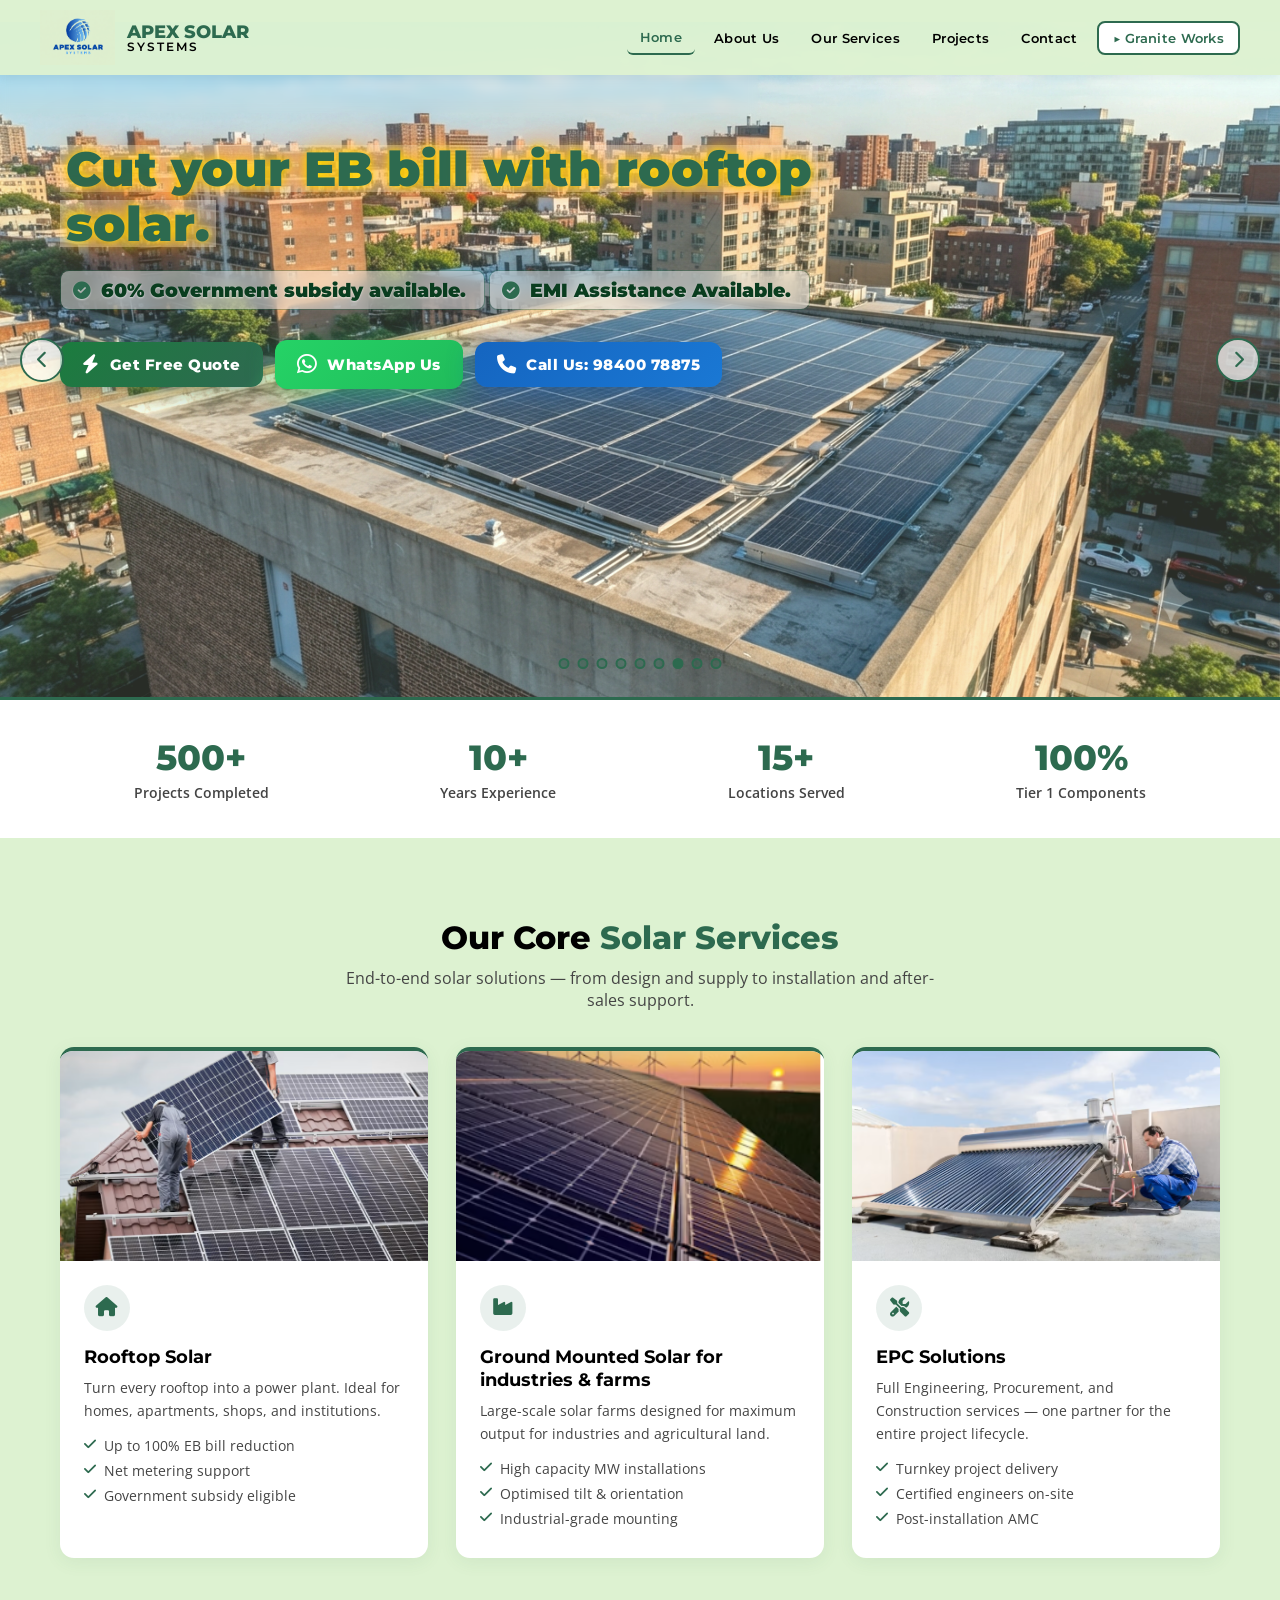
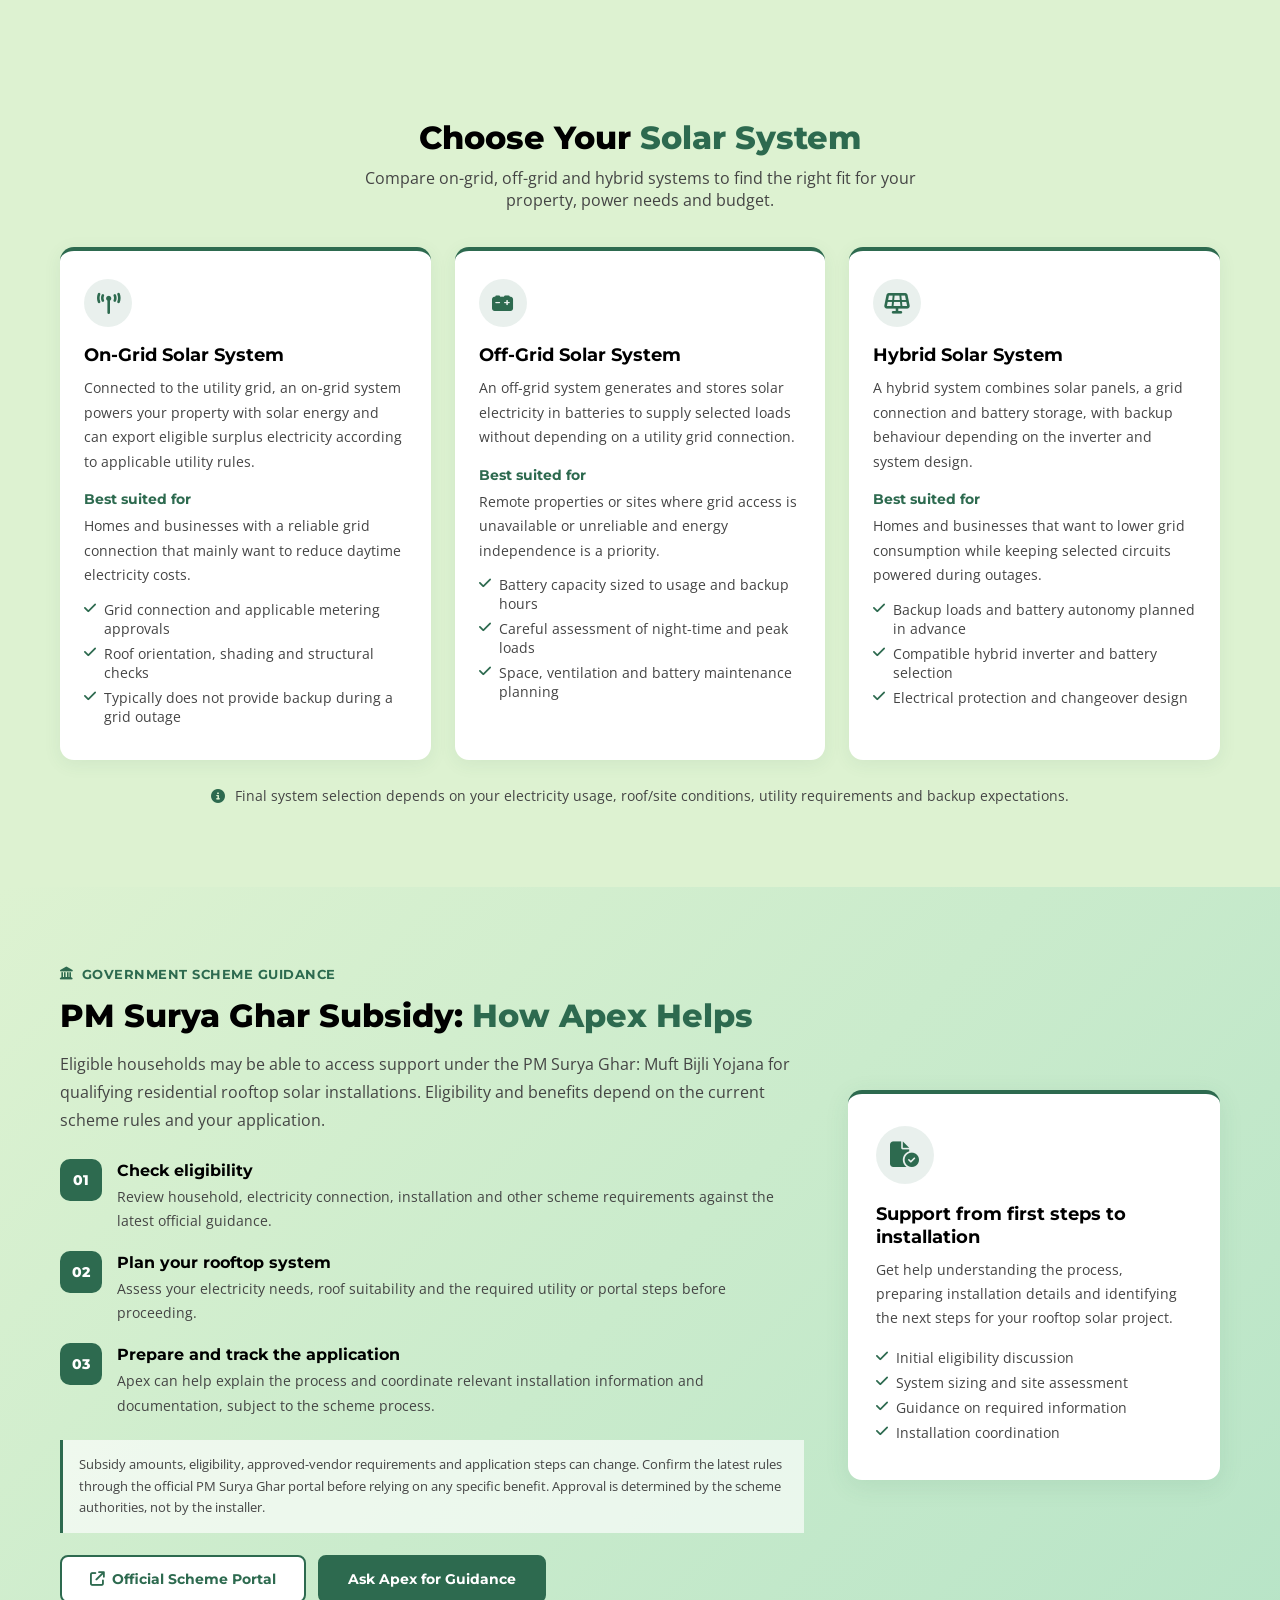
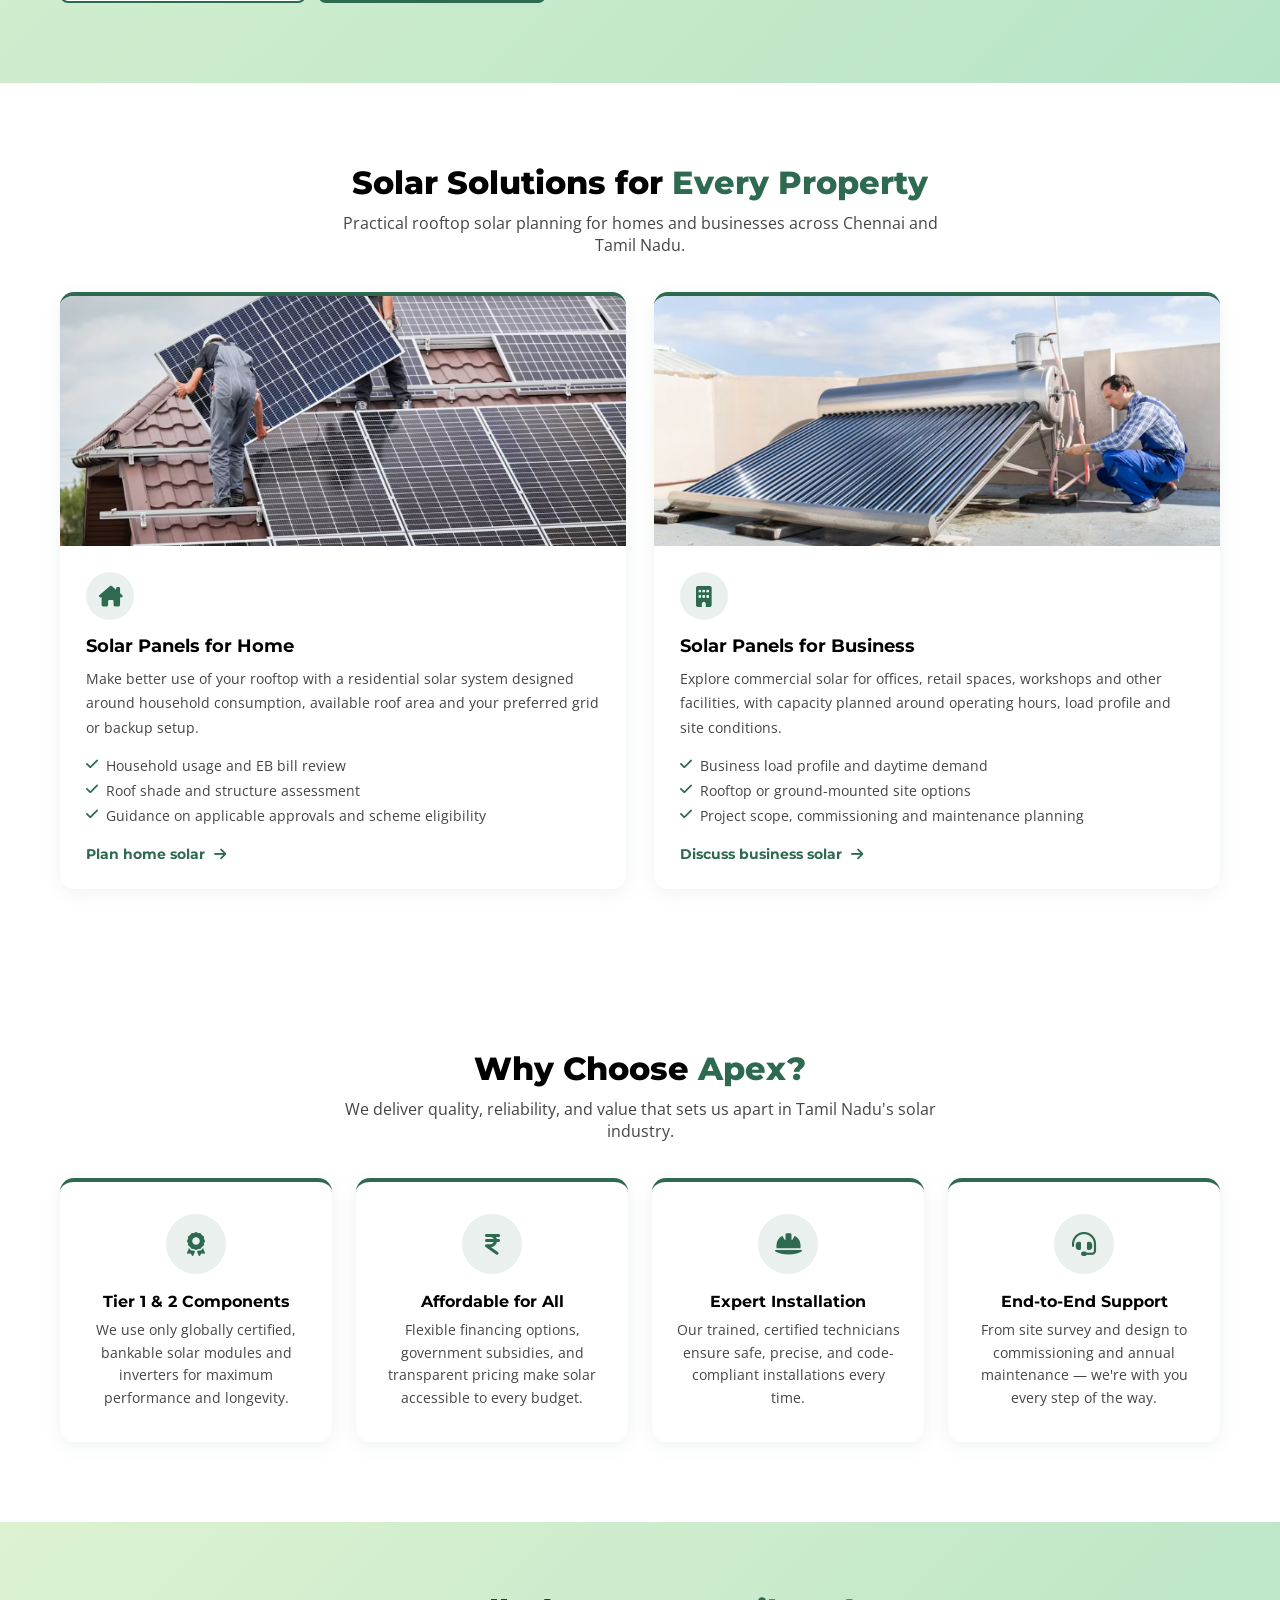
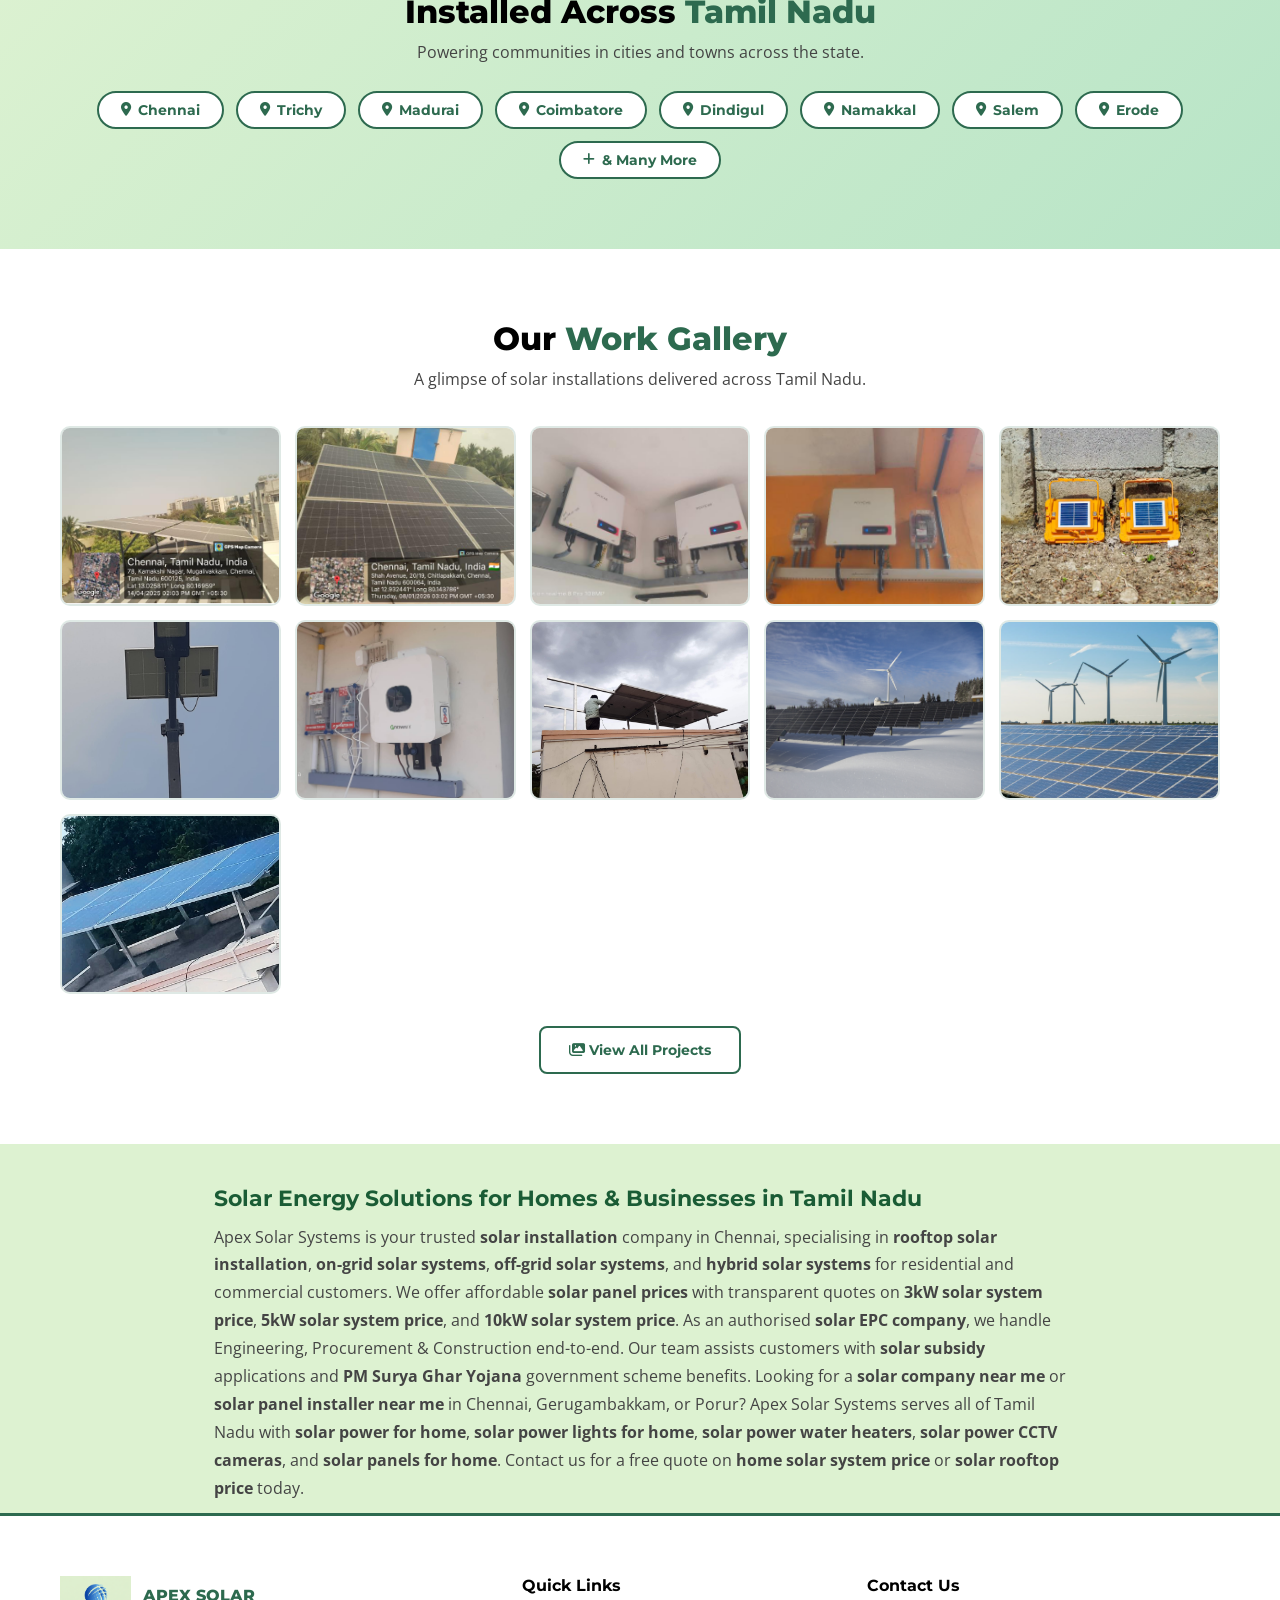
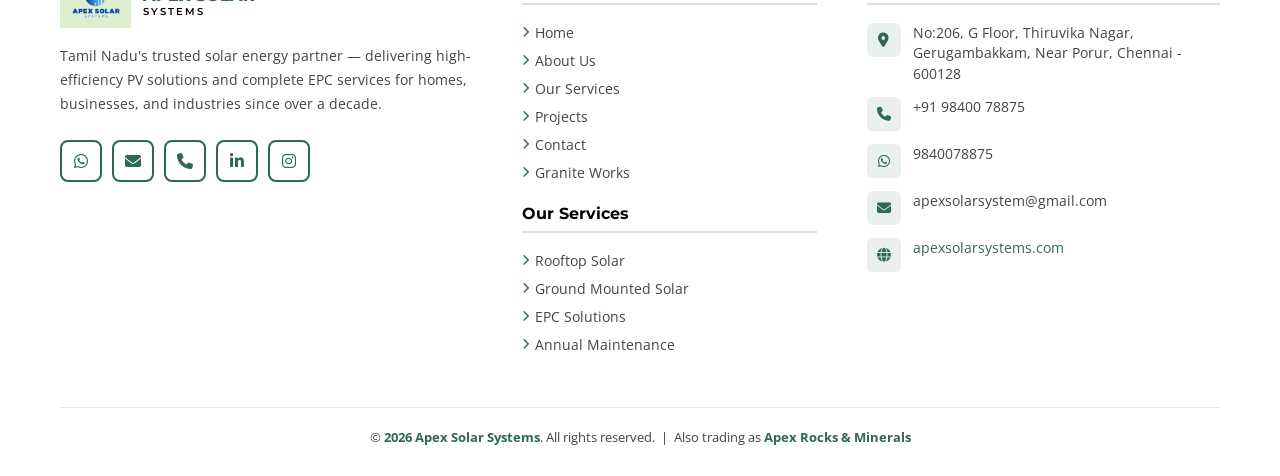
==== index.html @ 0709f7a5 "Add files via upload Committed" ====
\<!DOCTYPE html>
<html lang="en">
<head>
  <!-- Google tag (gtag.js) -->
<script async src="https://www.googletagmanager.com/gtag/js?id=G-EL31CYFS0Y"></script>
<script>
  window.dataLayer = window.dataLayer || [];
  function gtag(){dataLayer.push(arguments);}
  gtag('js', new Date());

  gtag('config', 'G-EL31CYFS0Y');
</script>
  <meta charset="UTF-8" />
  <meta name="viewport" content="width=device-width, initial-scale=1.0" />
  <title>Apex Solar Systems | Best Solar Panel Installation Chennai | Rooftop Solar, On-Grid & Off-Grid Systems</title>
  <meta name="description" content="Apex Solar Systems – Chennai's trusted solar installation company. Rooftop solar panels, on-grid & off-grid systems, 3kW/5kW/10kW solar system price, PM Surya Ghar Yojana subsidy, residential & commercial solar EPC. Serving Gerugambakkam, Porur & all of Tamil Nadu." />
  <meta name="keywords" content="solar energy, solar power, solar panel price, solar power water heater, solar power for home, solar power lights for home, solar power on rooftop, solar power on grid system, solar power CCTV camera, solar installation, solar installation near me, solar panel price, solar energy for home, solar power for a home, solar power for your home, solar energy for a home, solar power for home price, tata solar installation near me, solar company near me, rooftop solar installation, rooftop solar panels, residential solar installation, commercial solar installation, solar subsidy, PM Surya Ghar Yojana, 3kw solar system price, 5kw solar system price, 10kw solar system price, on-grid solar system, off-grid solar system, hybrid solar system, solar panel installer, best solar company, solar panels for home, solar rooftop price, home solar system price, solar EPC company, solar company Chennai, solar installation Chennai, rooftop solar Chennai, Gerugambakkam solar, Porur solar panels, Tamil Nadu solar" />
  <meta name="robots" content="index, follow" />
  <meta name="author" content="Apex Solar Systems" />
  <link rel="canonical" href="https://apexsolarsystems.com/index.html" />
  <!-- Open Graph -->
  <meta property="og:type" content="website" />
  <meta property="og:title" content="Apex Solar Systems | Best Solar Installation Chennai" />
  <meta property="og:description" content="Rooftop solar panels, on-grid & off-grid systems, 3kW–10kW solar pricing, PM Surya Ghar Yojana subsidy. Serving Chennai, Tamil Nadu." />
  <meta property="og:url" content="https://apexsolarsystems.com/" />
  <meta property="og:image" content="https://apexsolarsystems.com/LOGO.PNG" />
  <!-- Schema.org LocalBusiness -->
  <script type="application/ld+json">
  {
    "@context": "https://schema.org",
    "@type": "LocalBusiness",
    "name": "Apex Solar Systems",
    "image": "https://apexsolarsystems.com/LOGO.PNG",
    "url": "https://apexsolarsystems.com",
    "telephone": "+919840078875",
    "email": "apexsolarsystem@gmail.com",
    "address": {
      "@type": "PostalAddress",
      "streetAddress": "No:206, G Floor, Thiruvika Nagar",
      "addressLocality": "Gerugambakkam, Near Porur, Chennai",
      "addressRegion": "Tamil Nadu",
      "postalCode": "600128",
      "addressCountry": "IN"
    },
    "geo": {
      "@type": "GeoCoordinates",
      "latitude": 13.0108962,
      "longitude": 80.1365991
    },
    "openingHours": "Mo-Sa 09:00-18:00",
    "description": "Apex Solar Systems provides rooftop solar installation, on-grid and off-grid solar systems, solar EPC solutions, and annual maintenance for residential and commercial customers across Tamil Nadu.",
    "areaServed": "Tamil Nadu",
    "serviceType": ["Rooftop Solar Installation", "On-Grid Solar System", "Off-Grid Solar System", "Hybrid Solar System", "Solar EPC", "Solar Panel Installation", "Residential Solar", "Commercial Solar"],
    "priceRange": "₹₹"
  }
  </script>
  <link rel="preconnect" href="https://fonts.googleapis.com" />
  <link rel="preconnect" href="https://fonts.gstatic.com" crossorigin />
  <link href="https://fonts.googleapis.com/css2?family=Montserrat:wght@400;600;700;800&family=Open+Sans:wght@400;500;600&display=swap" rel="stylesheet" />
  <link rel="stylesheet" href="https://cdnjs.cloudflare.com/ajax/libs/font-awesome/6.4.0/css/all.min.css" />
  <link rel="stylesheet" href="style.css" />
</head>
<body>

<!-- NAVBAR -->
<nav id="navbar">
  <a href="index.html" class="nav-brand">
    <img src="LOGO.PNG" alt="Apex Solar Logo" />
    <div class="brand-text">
      <span class="apex">APEX SOLAR</span>
      <span class="systems">SYSTEMS</span>
    </div>
  </a>
  <ul class="nav-links">
    <li><a href="index.html" class="active">Home</a></li>
    <li><a href="about.html">About Us</a></li>
    <li><a href="services.html">Our Services</a></li>
    <li><a href="projects.html">Projects</a></li>
    <li><a href="contact.html">Contact</a></li>
    <li><a href="https://apexrocks.in/" target="_blank" rel="noopener" class="granite-btn">&#9654; Granite Works</a></li>
  </ul>
  <div class="hamburger" onclick="toggleNav()" aria-label="Menu" role="button" tabindex="0">
    <span></span><span></span><span></span>
  </div>
</nav>
<div class="mobile-menu" id="mobileMenu">
  <a href="index.html" class="active">Home</a>
  <a href="about.html">About Us</a>
  <a href="services.html">Our Services</a>
  <a href="projects.html">Projects</a>
  <a href="contact.html">Contact</a>
  <a href="https://apexrocks.in/" target="_blank" rel="noopener" class="mob-granite">&#9654; Granite Works</a>
</div>

<!-- HERO -->
<section id="hero">
  <div class="slideshow-bg" id="slideshowBg">
    <div class="slide" style="background-image:url('slide1.jpg')"></div>
    <div class="slide" style="background-image:url('slide2.jpg')"></div>
    <div class="slide" style="background-image:url('slide3.jpg')"></div>
    <div class="slide" style="background-image:url('slide4.jpg')"></div>
    <div class="slide" style="background-image:url('slide5.jpg')"></div>
    <div class="slide" style="background-image:url('slide6.jpg')"></div>
    <div class="slide active" style="background-image:url('raze-solar-Q8V1EEvnJgk-unsplash.png')"></div>
    <div class="slide" style="background-image:url('pexels-ian-panelo-7424248.jpg')"></div>
    <div class="slide" style="background-image:url('pexels-pixabay-433308.jpg')"></div>
  </div>
  <div class="hero-overlay"></div>
  <div class="hero-content">
    <h1><span class="h1-highlight">Cut your EB bill<span class="eb-bill-text"> with rooftop solar.</span></span></h1>
    <div class="hero-catchlines">
      <div class="line line--highlight"><i class="fa-solid fa-circle-check"></i> 60% Government subsidy available.</div>
      <div class="line line--highlight"><i class="fa-solid fa-circle-check"></i> EMI Assistance Available. </div>
    </div>
    <div class="hero-buttons">
      <a href="contact.html" class="btn-cta-hero"><i class="fa-solid fa-bolt"></i> Get Free Quote</a>
      <a href="https://wa.me/919840078875?text=Hello%2C%20Can%20I%20get%20more%20information%20on%20how%20to%20reduce%20my%20EB%20Bill%20100%25%20using%20Solar%20installation%3F" target="_blank" rel="noopener" class="btn-cta-wa"><i class="fa-brands fa-whatsapp"></i> WhatsApp Us</a>
      <a href="tel:+919840078875" class="btn-cta-call"><i class="fa-solid fa-phone"></i> Call Us: 98400 78875</a>
    </div>
  </div>
  <div class="slide-arrow prev" onclick="changeSlide(-1)" aria-label="Previous slide"><i class="fa-solid fa-chevron-left"></i></div>
  <div class="slide-arrow next" onclick="changeSlide(1)" aria-label="Next slide"><i class="fa-solid fa-chevron-right"></i></div>
  <div class="slide-dots" id="slideDots"></div>
</section>

<!-- STATS BAR -->
<section class="stats-bar">
  <div class="stat-item"><div class="num">500+</div><div class="lbl">Projects Completed</div></div>
  <div class="stat-item"><div class="num">10+</div><div class="lbl">Years Experience</div></div>
  <div class="stat-item"><div class="num">15+</div><div class="lbl">Locations Served</div></div>
  <div class="stat-item"><div class="num">100%</div><div class="lbl">Tier 1 Components</div></div>
</section>

<!-- CORE SERVICES -->
<section class="services-section">
  <div class="section-center">
    <h2 class="section-title">Our Core <span>Solar Services</span></h2>
    <p class="section-sub">End-to-end solar solutions — from design and supply to installation and after-sales support.</p>
  </div>
  <div class="cards-grid">
    <div class="service-card">
      <img src="solar_1.PNG" alt="Rooftop Solar Installation" />
      <div class="service-card-body">
        <div class="icon-wrap"><i class="fa-solid fa-house"></i></div>
        <h3>Rooftop Solar</h3>
        <p>Turn every rooftop into a power plant. Ideal for homes, apartments, shops, and institutions.</p>
        <ul class="benefit-list">
          <li><i class="fa-solid fa-check"></i> Up to 100% EB bill reduction</li>
          <li><i class="fa-solid fa-check"></i> Net metering support</li>
          <li><i class="fa-solid fa-check"></i> Government subsidy eligible</li>
        </ul>
      </div>
    </div>
    <div class="service-card">
      <img src="5.PNG" alt="Ground Mounted Solar" />
      <div class="service-card-body">
        <div class="icon-wrap"><i class="fa-solid fa-industry"></i></div>
        <h3>Ground Mounted Solar for industries & farms</h3>
        <p>Large-scale solar farms designed for maximum output for industries and agricultural land.</p>
        <ul class="benefit-list">
          <li><i class="fa-solid fa-check"></i> High capacity MW installations</li>
          <li><i class="fa-solid fa-check"></i> Optimised tilt &amp; orientation</li>
          <li><i class="fa-solid fa-check"></i> Industrial-grade mounting</li>
        </ul>
      </div>
    </div>
    <div class="service-card">
      <img src="solar_2.PNG" alt="Solar EPC Solutions" />
      <div class="service-card-body">
        <div class="icon-wrap"><i class="fa-solid fa-screwdriver-wrench"></i></div>
        <h3>EPC Solutions</h3>
        <p>Full Engineering, Procurement, and Construction services — one partner for the entire project lifecycle.</p>
        <ul class="benefit-list">
          <li><i class="fa-solid fa-check"></i> Turnkey project delivery</li>
          <li><i class="fa-solid fa-check"></i> Certified engineers on-site</li>
          <li><i class="fa-solid fa-check"></i> Post-installation AMC</li>
        </ul>
      </div>
    </div>
  </div>
</section>


<!-- SOLAR SYSTEM TYPES -->
<section class="solar-types-section">
  <div class="section-center">
    <h2 class="section-title">Choose Your <span>Solar System</span></h2>
    <p class="section-sub">Compare on-grid, off-grid and hybrid systems to find the right fit for your property, power needs and budget.</p>
  </div>
  <div class="solar-types-grid">
    <article class="solar-type-card">
      <div class="solar-type-icon"><i class="fa-solid fa-tower-broadcast"></i></div>
      <h3>On-Grid Solar System</h3>
      <p>Connected to the utility grid, an on-grid system powers your property with solar energy and can export eligible surplus electricity according to applicable utility rules.</p>
      <h4>Best suited for</h4>
      <p>Homes and businesses with a reliable grid connection that mainly want to reduce daytime electricity costs.</p>
      <ul class="benefit-list">
        <li><i class="fa-solid fa-check"></i> Grid connection and applicable metering approvals</li>
        <li><i class="fa-solid fa-check"></i> Roof orientation, shading and structural checks</li>
        <li><i class="fa-solid fa-check"></i> Typically does not provide backup during a grid outage</li>
      </ul>
    </article>
    <article class="solar-type-card">
      <div class="solar-type-icon"><i class="fa-solid fa-car-battery"></i></div>
      <h3>Off-Grid Solar System</h3>
      <p>An off-grid system generates and stores solar electricity in batteries to supply selected loads without depending on a utility grid connection.</p>
      <h4>Best suited for</h4>
      <p>Remote properties or sites where grid access is unavailable or unreliable and energy independence is a priority.</p>
      <ul class="benefit-list">
        <li><i class="fa-solid fa-check"></i> Battery capacity sized to usage and backup hours</li>
        <li><i class="fa-solid fa-check"></i> Careful assessment of night-time and peak loads</li>
        <li><i class="fa-solid fa-check"></i> Space, ventilation and battery maintenance planning</li>
      </ul>
    </article>
    <article class="solar-type-card">
      <div class="solar-type-icon"><i class="fa-solid fa-solar-panel"></i></div>
      <h3>Hybrid Solar System</h3>
      <p>A hybrid system combines solar panels, a grid connection and battery storage, with backup behaviour depending on the inverter and system design.</p>
      <h4>Best suited for</h4>
      <p>Homes and businesses that want to lower grid consumption while keeping selected circuits powered during outages.</p>
      <ul class="benefit-list">
        <li><i class="fa-solid fa-check"></i> Backup loads and battery autonomy planned in advance</li>
        <li><i class="fa-solid fa-check"></i> Compatible hybrid inverter and battery selection</li>
        <li><i class="fa-solid fa-check"></i> Electrical protection and changeover design</li>
      </ul>
    </article>
  </div>
  <p class="solar-note"><i class="fa-solid fa-circle-info"></i> Final system selection depends on your electricity usage, roof/site conditions, utility requirements and backup expectations.</p>
</section>

<!-- PM SURYA GHAR SUBSIDY -->
<section class="subsidy-section">
  <div class="subsidy-content">
    <div class="subsidy-copy">
      <span class="section-kicker"><i class="fa-solid fa-landmark"></i> Government scheme guidance</span>
      <h2 class="section-title">PM Surya Ghar Subsidy: <span>How Apex Helps</span></h2>
      <p class="subsidy-intro">Eligible households may be able to access support under the PM Surya Ghar: Muft Bijli Yojana for qualifying residential rooftop solar installations. Eligibility and benefits depend on the current scheme rules and your application.</p>
      <div class="subsidy-steps">
        <div class="subsidy-step"><span>01</span><div><h3>Check eligibility</h3><p>Review household, electricity connection, installation and other scheme requirements against the latest official guidance.</p></div></div>
        <div class="subsidy-step"><span>02</span><div><h3>Plan your rooftop system</h3><p>Assess your electricity needs, roof suitability and the required utility or portal steps before proceeding.</p></div></div>
        <div class="subsidy-step"><span>03</span><div><h3>Prepare and track the application</h3><p>Apex can help explain the process and coordinate relevant installation information and documentation, subject to the scheme process.</p></div></div>
      </div>
      <p class="subsidy-disclaimer">Subsidy amounts, eligibility, approved-vendor requirements and application steps can change. Confirm the latest rules through the official PM Surya Ghar portal before relying on any specific benefit. Approval is determined by the scheme authorities, not by the installer.</p>
      <div class="subsidy-actions">
        <a href="https://pmsuryaghar.gov.in/" target="_blank" rel="noopener" class="btn-primary"><i class="fa-solid fa-arrow-up-right-from-square"></i> Official Scheme Portal</a>
        <a href="contact.html" class="btn-green">Ask Apex for Guidance</a>
      </div>
    </div>
    <div class="subsidy-side-card">
      <div class="subsidy-side-icon"><i class="fa-solid fa-file-circle-check"></i></div>
      <h3>Support from first steps to installation</h3>
      <p>Get help understanding the process, preparing installation details and identifying the next steps for your rooftop solar project.</p>
      <ul class="benefit-list">
        <li><i class="fa-solid fa-check"></i> Initial eligibility discussion</li>
        <li><i class="fa-solid fa-check"></i> System sizing and site assessment</li>
        <li><i class="fa-solid fa-check"></i> Guidance on required information</li>
        <li><i class="fa-solid fa-check"></i> Installation coordination</li>
      </ul>
    </div>
  </div>
</section>

<!-- RESIDENTIAL AND COMMERCIAL SOLUTIONS -->
<section class="customer-solutions-section">
  <div class="section-center">
    <h2 class="section-title">Solar Solutions for <span>Every Property</span></h2>
    <p class="section-sub">Practical rooftop solar planning for homes and businesses across Chennai and Tamil Nadu.</p>
  </div>
  <div class="customer-solutions-grid">
    <article class="customer-solution-card">
      <img src="solar_1.PNG" alt="Rooftop solar panels for a home" loading="lazy" />
      <div class="customer-solution-body">
        <div class="icon-wrap"><i class="fa-solid fa-house-chimney"></i></div>
        <h3>Solar Panels for Home</h3>
        <p>Make better use of your rooftop with a residential solar system designed around household consumption, available roof area and your preferred grid or backup setup.</p>
        <ul class="benefit-list">
          <li><i class="fa-solid fa-check"></i> Household usage and EB bill review</li>
          <li><i class="fa-solid fa-check"></i> Roof shade and structure assessment</li>
          <li><i class="fa-solid fa-check"></i> Guidance on applicable approvals and scheme eligibility</li>
        </ul>
        <a href="contact.html" class="text-link">Plan home solar <i class="fa-solid fa-arrow-right"></i></a>
      </div>
    </article>
    <article class="customer-solution-card">
      <img src="solar_2.PNG" alt="Solar installation for a commercial property" loading="lazy" />
      <div class="customer-solution-body">
        <div class="icon-wrap"><i class="fa-solid fa-building"></i></div>
        <h3>Solar Panels for Business</h3>
        <p>Explore commercial solar for offices, retail spaces, workshops and other facilities, with capacity planned around operating hours, load profile and site conditions.</p>
        <ul class="benefit-list">
          <li><i class="fa-solid fa-check"></i> Business load profile and daytime demand</li>
          <li><i class="fa-solid fa-check"></i> Rooftop or ground-mounted site options</li>
          <li><i class="fa-solid fa-check"></i> Project scope, commissioning and maintenance planning</li>
        </ul>
        <a href="contact.html" class="text-link">Discuss business solar <i class="fa-solid fa-arrow-right"></i></a>
      </div>
    </article>
  </div>
</section>

<!-- WHY CHOOSE APEX -->
<section class="why-section">
  <div class="section-center">
    <h2 class="section-title">Why Choose <span>Apex?</span></h2>
    <p class="section-sub">We deliver quality, reliability, and value that sets us apart in Tamil Nadu's solar industry.</p>
  </div>
  <div class="why-grid">
    <div class="why-card">
      <div class="why-icon"><i class="fa-solid fa-award"></i></div>
      <h3>Tier 1 &amp; 2 Components</h3>
      <p>We use only globally certified, bankable solar modules and inverters for maximum performance and longevity.</p>
    </div>
    <div class="why-card">
      <div class="why-icon"><i class="fa-solid fa-indian-rupee-sign"></i></div>
      <h3>Affordable for All</h3>
      <p>Flexible financing options, government subsidies, and transparent pricing make solar accessible to every budget.</p>
    </div>
    <div class="why-card">
      <div class="why-icon"><i class="fa-solid fa-helmet-safety"></i></div>
      <h3>Expert Installation</h3>
      <p>Our trained, certified technicians ensure safe, precise, and code-compliant installations every time.</p>
    </div>
    <div class="why-card">
      <div class="why-icon"><i class="fa-solid fa-headset"></i></div>
      <h3>End-to-End Support</h3>
      <p>From site survey and design to commissioning and annual maintenance — we're with you every step of the way.</p>
    </div>
  </div>
</section>

<!-- LOCATIONS -->
<section class="locations-section">
  <h2 class="section-title">Installed Across <span>Tamil Nadu</span></h2>
  <p style="color:var(--gray);margin-top:10px;">Powering communities in cities and towns across the state.</p>
  <div class="location-chips">
    <span class="chip"><i class="fa-solid fa-location-dot"></i> Chennai</span>
    <span class="chip"><i class="fa-solid fa-location-dot"></i> Trichy</span>
    <span class="chip"><i class="fa-solid fa-location-dot"></i> Madurai</span>
    <span class="chip"><i class="fa-solid fa-location-dot"></i> Coimbatore</span>
    <span class="chip"><i class="fa-solid fa-location-dot"></i> Dindigul</span>
    <span class="chip"><i class="fa-solid fa-location-dot"></i> Namakkal</span>
    <span class="chip"><i class="fa-solid fa-location-dot"></i> Salem</span>
    <span class="chip"><i class="fa-solid fa-location-dot"></i> Erode</span>
    <span class="chip"><i class="fa-solid fa-plus"></i> &amp; Many More</span>
  </div>
</section>

<!-- WORK GALLERY -->
<section class="photo-strip">
  <div class="section-center" style="margin-bottom:30px;">
    <h2 class="section-title">Our <span>Work Gallery</span></h2>
    <p class="section-sub">A glimpse of solar installations delivered across Tamil Nadu.</p>
  </div>
  <div class="photo-grid">
    <img src="1.PNG" alt="Solar Project 1" />
    <img src="2.PNG" alt="Solar Project 2" />
    <img src="3.PNG" alt="Solar Project 3" />
    <img src="4.PNG" alt="Solar Project 4" />
    <img src="solar_4.PNG" alt="Solar Project 5" />

    <img src="WhatsApp Image 2026-07-23 at 2.21.26 PM.jpeg" alt="Solar Installation" />
    <img src="WhatsApp Image 2026-07-23 at 2.21.27 PM.jpeg" alt="Solar Installation 2" />
    <img src="WhatsApp Image 2026-07-23 at 2.21.28 PM.jpeg" alt="Solar Installation 3" />
    <img src="pexels-pixabay-433308.jpg" alt="Solar Panels" />
    <img src="pic1.PNG" alt="Solar Project" />
    <img src="pic2.jpeg" alt="Solar Project" />
  </div>
  <div style="text-align:center;">
    <a href="projects.html" class="btn-primary"><i class="fa-solid fa-images"></i> View All Projects</a>
  </div>
</section>

<!-- SEO KEYWORD SECTION (hidden visually, readable by search engines) -->
<section aria-label="Solar Services Overview" style="max-width:900px;margin:0 auto;padding:40px 24px 10px;">
  <h2 style="font-size:1.4rem;color:#1a5c35;margin-bottom:12px;">Solar Energy Solutions for Homes &amp; Businesses in Tamil Nadu</h2>
  <p style="color:#444;line-height:1.8;font-size:0.97rem;">
    Apex Solar Systems is your trusted <strong>solar installation</strong> company in Chennai, specialising in <strong>rooftop solar installation</strong>, <strong>on-grid solar systems</strong>, <strong>off-grid solar systems</strong>, and <strong>hybrid solar systems</strong> for residential and commercial customers. We offer affordable <strong>solar panel prices</strong> with transparent quotes on <strong>3kW solar system price</strong>, <strong>5kW solar system price</strong>, and <strong>10kW solar system price</strong>. As an authorised <strong>solar EPC company</strong>, we handle Engineering, Procurement &amp; Construction end-to-end. Our team assists customers with <strong>solar subsidy</strong> applications and <strong>PM Surya Ghar Yojana</strong> government scheme benefits. Looking for a <strong>solar company near me</strong> or <strong>solar panel installer near me</strong> in Chennai, Gerugambakkam, or Porur? Apex Solar Systems serves all of Tamil Nadu with <strong>solar power for home</strong>, <strong>solar power lights for home</strong>, <strong>solar power water heaters</strong>, <strong>solar power CCTV cameras</strong>, and <strong>solar panels for home</strong>. Contact us for a free quote on <strong>home solar system price</strong> or <strong>solar rooftop price</strong> today.
  </p>
</section>

<!-- FOOTER -->
<footer>
  <div class="footer-grid">
    <div class="footer-col">
      <div style="display:flex;align-items:center;gap:12px;margin-bottom:16px;">
        <img src="LOGO.PNG" alt="Apex Solar Logo" style="height:52px;width:auto;" />
        <div>
          <div style="font-family:'Montserrat',sans-serif;font-weight:800;font-size:1rem;color:var(--green);">APEX SOLAR</div>
          <div style="font-family:'Montserrat',sans-serif;font-weight:600;font-size:0.65rem;color:var(--black);letter-spacing:2px;">SYSTEMS</div>
        </div>
      </div>
      <p>Tamil Nadu's trusted solar energy partner — delivering high-efficiency PV solutions and complete EPC services for homes, businesses, and industries since over a decade.</p>
      <div class="social-icons">
        <a href="https://wa.me/919840078875?text=Hello%2C%20Can%20I%20get%20more%20information%20on%20how%20to%20reduce%20my%20EB%20Bill%20100%25%20using%20Solar%20installation%3F" target="_blank" rel="noopener" class="soc-btn" aria-label="WhatsApp"><i class="fa-brands fa-whatsapp"></i><span class="soc-tooltip"><strong>WhatsApp</strong>9840078875</span></a>
        <a href="mailto:apexsolarsystem@gmail.com" class="soc-btn" aria-label="Email"><i class="fa-solid fa-envelope"></i><span class="soc-tooltip"><strong>Email</strong>apexsolarsystem@gmail.com</span></a>
        <a href="tel:+919840078875" class="soc-btn" aria-label="Phone"><i class="fa-solid fa-phone"></i><span class="soc-tooltip"><strong>Phone</strong>+91 98400 78875</span></a>
        <a href="https://www.linkedin.com/in/apex-rock-474b0169/" target="_blank" rel="noopener" class="soc-btn" aria-label="LinkedIn"><i class="fa-brands fa-linkedin-in"></i><span class="soc-tooltip"><strong>LinkedIn</strong>Apex Rock</span></a>
        <a href="https://www.instagram.com/apex_solar_systems" target="_blank" rel="noopener" class="soc-btn" aria-label="Instagram"><i class="fa-brands fa-instagram"></i><span class="soc-tooltip"><strong>Instagram</strong>@apex_solar_systems</span></a>
      </div>
    </div>
    <div class="footer-col">
      <h4>Quick Links</h4>
      <ul>
        <li><a href="index.html"><i class="fa-solid fa-chevron-right" style="font-size:0.7rem;color:var(--green);"></i> Home</a></li>
        <li><a href="about.html"><i class="fa-solid fa-chevron-right" style="font-size:0.7rem;color:var(--green);"></i> About Us</a></li>
        <li><a href="services.html"><i class="fa-solid fa-chevron-right" style="font-size:0.7rem;color:var(--green);"></i> Our Services</a></li>
        <li><a href="projects.html"><i class="fa-solid fa-chevron-right" style="font-size:0.7rem;color:var(--green);"></i> Projects</a></li>
        <li><a href="contact.html"><i class="fa-solid fa-chevron-right" style="font-size:0.7rem;color:var(--green);"></i> Contact</a></li>
        <li><a href="https://apexrocks.in/" target="_blank" rel="noopener"><i class="fa-solid fa-chevron-right" style="font-size:0.7rem;color:var(--green);"></i> Granite Works</a></li>
      </ul>
      <h4 style="margin-top:22px;">Our Services</h4>
      <ul>
        <li><a href="services.html"><i class="fa-solid fa-chevron-right" style="font-size:0.7rem;color:var(--green);"></i> Rooftop Solar</a></li>
        <li><a href="services.html"><i class="fa-solid fa-chevron-right" style="font-size:0.7rem;color:var(--green);"></i> Ground Mounted Solar</a></li>
        <li><a href="services.html"><i class="fa-solid fa-chevron-right" style="font-size:0.7rem;color:var(--green);"></i> EPC Solutions</a></li>
        <li><a href="services.html"><i class="fa-solid fa-chevron-right" style="font-size:0.7rem;color:var(--green);"></i> Annual Maintenance</a></li>
      </ul>
    </div>
    <div class="footer-col">
      <h4>Contact Us</h4>
      <div class="footer-contact-row"><div class="footer-icon-box"><i class="fa-solid fa-location-dot"></i></div><div class="txt">No:206, G Floor, Thiruvika Nagar,<br>Gerugambakkam, Near Porur, Chennai - 600128</div></div>
      <div class="footer-contact-row"><div class="footer-icon-box"><i class="fa-solid fa-phone"></i></div><div class="txt"><a href="tel:+919840078875" style="color:var(--gray);">+91 98400 78875</a></div></div>
      <div class="footer-contact-row"><div class="footer-icon-box"><i class="fa-brands fa-whatsapp"></i></div><div class="txt"><a href="https://wa.me/919840078875?text=Hello%2C%20Can%20I%20get%20more%20information%20on%20how%20to%20reduce%20my%20EB%20Bill%20100%25%20using%20Solar%20installation%3F" target="_blank" rel="noopener" style="color:var(--gray);">9840078875</a></div></div>
      <div class="footer-contact-row"><div class="footer-icon-box"><i class="fa-solid fa-envelope"></i></div><div class="txt"><a href="mailto:apexsolarsystem@gmail.com" style="color:var(--gray);">apexsolarsystem@gmail.com</a></div></div>
      <div class="footer-contact-row"><div class="footer-icon-box"><i class="fa-solid fa-globe"></i></div><div class="txt"><a href="https://apexsolarsystems.com" target="_blank" rel="noopener" style="color:var(--green);">apexsolarsystems.com</a></div></div>
    </div>
  </div>
  <div class="footer-bottom">&copy; <span id="footerYear"></span> <span>Apex Solar Systems</span>. All rights reserved. &nbsp;|&nbsp; Also trading as <a href="https://apexrocks.in/" target="_blank" rel="noopener" style="color:var(--green);font-weight:700;">Apex Rocks &amp; Minerals</a></div>
</footer>



<script>
  function toggleNav() { document.getElementById('mobileMenu').classList.toggle('open'); }
  window.addEventListener('scroll', function() {
    document.getElementById('navbar').classList.toggle('scrolled', window.scrollY > 40);
  });
  document.getElementById('footerYear').textContent = new Date().getFullYear();

  // Slideshow
  var slideIndex = 6, slides = [], dots = [];
  function initSlideshow() {
    slides = document.querySelectorAll('.slideshow-bg .slide');
    var dc = document.getElementById('slideDots');
    if (!dc) return;
    slides.forEach(function(_, i) {
      var d = document.createElement('div');
      d.className = 'dot' + (i === 6 ? ' active' : '');
      d.setAttribute('aria-label', 'Slide ' + (i+1));
      d.onclick = function() { goToSlide(i); };
      dc.appendChild(d);
    });
    dots = dc.querySelectorAll('.dot');
    goToSlide(6);
  }
  function goToSlide(n) {
    if (!slides.length) return;
    slideIndex = (n + slides.length) % slides.length;
    slides.forEach(function(s,i){ s.classList.toggle('active', i===slideIndex); });
    dots.forEach(function(d,i){ d.classList.toggle('active', i===slideIndex); });
  }
  function changeSlide(dir) { goToSlide(slideIndex+dir); }
  window.addEventListener('DOMContentLoaded', initSlideshow);
</script>
</body>
</html>
---- style.css ----
:root {
  --bg: #DDF2D1;
  --green: #2D6A4F;
  --black: #000000;
  --white: #FFFFFF;
  --nav-bg: rgba(221,242,209,0.97);
  --card-border: #2D6A4F;
  --gray: #444444;
  --light-green-grad: linear-gradient(135deg, #DDF2D1 0%, #b7e4c7 100%);
}
*, *::before, *::after { box-sizing: border-box; margin: 0; padding: 0; }
html { scroll-behavior: smooth; }
body {
  background: var(--bg);
  color: var(--black);
  font-family: 'Open Sans', sans-serif;
  min-height: 100vh;
  padding-top: 75px;
}
h1,h2,h3,h4,h5,h6 { font-family: 'Montserrat', sans-serif; color: var(--black); }
a { text-decoration: none; color: inherit; }
img { max-width: 100%; display: block; }

/* ── NAVBAR ── */
#navbar {
  position: fixed; top: 0; left: 0; width: 100%; z-index: 1000;
  background: var(--nav-bg); height: 75px;
  display: flex; align-items: center; justify-content: space-between;
  padding: 0 40px;
  box-shadow: 0 2px 12px rgba(0,0,0,0.08);
  transition: background 0.3s;
}
#navbar.scrolled { background: rgba(221,242,209,0.99); box-shadow: 0 4px 20px rgba(0,0,0,0.12); }
.nav-brand { display: flex; align-items: center; gap: 12px; }
.nav-brand img { height: 55px; width: auto; }
.brand-text { display: flex; flex-direction: column; line-height: 1.1; }
.brand-text .apex { font-family:'Montserrat',sans-serif; font-weight:800; font-size:1.1rem; color:var(--green); }
.brand-text .systems { font-family:'Montserrat',sans-serif; font-weight:600; font-size:0.72rem; color:var(--black); letter-spacing:2px; }
.nav-links { display: flex; align-items: center; gap: 6px; list-style: none; }
.nav-links li a {
  font-family:'Montserrat',sans-serif; font-weight:600; font-size:0.82rem;
  color: var(--black); background: none; border: none; cursor: pointer;
  padding: 8px 13px; border-radius: 6px; transition: color 0.2s, background 0.2s;
  letter-spacing: 0.3px; display: inline-block;
}
.nav-links li a:hover { color: var(--green); background: rgba(45,106,79,0.08); }
.nav-links li a.active { color: var(--green); border-bottom: 2px solid var(--green); }
.nav-links .granite-btn {
  background: var(--white) !important; border: 2px solid var(--green) !important;
  color: var(--green) !important; border-radius: 8px; padding: 7px 14px;
}
.nav-links .granite-btn:hover { background: var(--green) !important; color: var(--white) !important; }

/* ── HAMBURGER / MOBILE ── */
.hamburger { display: none; flex-direction: column; gap: 5px; cursor: pointer; padding: 6px; }
.hamburger span { width: 26px; height: 3px; background: var(--black); border-radius: 2px; transition: 0.3s; }
.mobile-menu {
  display: none; flex-direction: column; background: var(--nav-bg);
  padding: 16px 24px; border-top: 1px solid rgba(45,106,79,0.15);
  position: fixed; top: 75px; left: 0; width: 100%; z-index: 999;
}
.mobile-menu.open { display: flex; }
.mobile-menu a {
  font-family:'Montserrat',sans-serif; font-weight:600; font-size:0.9rem;
  color: var(--black); padding: 11px 0; border-bottom: 1px solid rgba(45,106,79,0.1);
}
.mobile-menu a.active { color: var(--green); }
.mobile-menu .mob-granite { color: var(--green) !important; }

/* ── BUTTONS ── */
.btn-primary {
  background: var(--white); color: var(--green);
  border: 2px solid var(--green); border-radius: 8px;
  padding: 13px 28px; font-family:'Montserrat',sans-serif;
  font-weight:700; font-size:0.9rem; cursor: pointer;
  transition: background 0.2s, color 0.2s; display: inline-block;
}
.btn-primary:hover { background: var(--green); color: var(--white); }
.btn-green {
  background: var(--green); color: var(--white); border: 2px solid var(--green);
  border-radius: 8px; padding: 13px 28px; font-family:'Montserrat',sans-serif;
  font-weight:700; font-size:0.9rem; cursor: pointer;
  transition: background 0.2s, color 0.2s; display: inline-block;
}
.btn-green:hover { background: var(--white); color: var(--green); }
.btn-cta-hero {
  display: inline-flex; align-items: center; gap: 10px;
  background: linear-gradient(135deg, #1b7c3e 0%, #2D6A4F 50%, #52c97a 100%);
  background-size: 200% auto;
  color: #fff; border: none; border-radius: 12px;
  padding: 13px 22px; font-family: 'Montserrat', sans-serif;
  font-weight: 800; font-size: 0.95rem; cursor: pointer; letter-spacing: 0.5px;
  box-shadow: 0 6px 28px rgba(45,106,79,0.45), 0 2px 8px rgba(0,0,0,0.12);
  transition: background-position 0.4s ease, transform 0.2s, box-shadow 0.2s;
  animation: ctaShimmer 3s linear infinite;
  text-decoration: none;
}
.btn-cta-hero:hover {
  background-position: right center;
  transform: translateY(-3px) scale(1.04);
  box-shadow: 0 12px 40px rgba(45,106,79,0.55), 0 4px 14px rgba(0,0,0,0.15);
  color: #fff;
}
.btn-cta-hero i { font-size: 1.2rem; }
@keyframes ctaShimmer {
  0% { background-position: 0% center; }
  50% { background-position: 100% center; }
  100% { background-position: 0% center; }
}
.btn-cta-wa {
  display: inline-flex; align-items: center; gap: 10px;
  background: linear-gradient(135deg, #25D366 0%, #1da851 100%);
  background-size: 200% auto;
  color: #fff; border: none; border-radius: 12px;
  padding: 13px 22px; font-family: 'Montserrat', sans-serif;
  font-weight: 800; font-size: 0.95rem; cursor: pointer; letter-spacing: 0.5px;
  box-shadow: 0 6px 28px rgba(37,211,102,0.45), 0 2px 8px rgba(0,0,0,0.12);
  transition: transform 0.2s, box-shadow 0.2s;
  text-decoration: none;
  animation: waBtnPulse 2.5s ease-in-out infinite;
}
.btn-cta-wa:hover {
  transform: translateY(-3px) scale(1.04);
  box-shadow: 0 12px 40px rgba(37,211,102,0.55), 0 4px 14px rgba(0,0,0,0.15);
  color: #fff;
}
.btn-cta-wa i { font-size: 1.4rem; }
@keyframes waBtnPulse {
  0%, 100% { box-shadow: 0 6px 28px rgba(37,211,102,0.45); }
  50% { box-shadow: 0 6px 40px rgba(37,211,102,0.8), 0 0 0 8px rgba(37,211,102,0.1); }
}
.btn-cta-call {
  display: inline-flex; align-items: center; gap: 10px;
  background: linear-gradient(135deg, #1565c0 0%, #1e88e5 100%);
  background-size: 200% auto;
  color: #fff; border: none; border-radius: 12px;
  padding: 13px 22px; font-family: 'Montserrat', sans-serif;
  font-weight: 800; font-size: 0.95rem; cursor: pointer; letter-spacing: 0.5px;
  box-shadow: 0 6px 28px rgba(21,101,192,0.45), 0 2px 8px rgba(0,0,0,0.12);
  transition: transform 0.2s, box-shadow 0.2s;
  text-decoration: none;
  animation: callRing 2.5s ease-in-out infinite;
}
.btn-cta-call:hover {
  transform: translateY(-3px) scale(1.04);
  box-shadow: 0 12px 40px rgba(21,101,192,0.55), 0 4px 14px rgba(0,0,0,0.15);
  color: #fff;
}
.btn-cta-call i { font-size: 1.2rem; }
@keyframes callRing {
  0%, 100% { box-shadow: 0 6px 28px rgba(21,101,192,0.45); }
  50% { box-shadow: 0 6px 40px rgba(21,101,192,0.8), 0 0 0 8px rgba(21,101,192,0.1); }
}

/* ── SECTION TITLES ── */
.section-title { font-size:2rem; font-weight:800; color:var(--black); margin-bottom:10px; }
.section-title span { color: var(--green); }
.section-sub { color: var(--gray); font-size:1rem; margin-bottom:36px; max-width:600px; }
.section-center { text-align:center; }
.section-center .section-sub { margin-left:auto; margin-right:auto; }

/* ── HERO SLIDESHOW ── */
#hero {
  position: relative; width:100%; height:75vh; min-height:480px;
  overflow: hidden; display:flex; align-items:flex-start;
  margin-top: -75px;
  padding-top: 120px;
}
.slideshow-bg { position:absolute; inset:0; z-index:0; }
.slide {
  position:absolute; inset:0; background-size:cover; background-position:center;
  opacity:0; transition: opacity 0.9s ease-in-out;
  filter: saturate(1.12) contrast(1.04) brightness(1.08);
}
.slide.active { opacity:1; }
.hero-overlay { position:absolute; inset:0; background:rgba(221,242,209,0.18); z-index:1; }
.hero-content {
  position:relative; z-index:2; max-width:900px;
  padding: 0 60px; color: var(--black);
}
.hero-badge {
  display:inline-block; background:var(--white); color:var(--green);
  border:2px solid var(--green); border-radius:20px;
  padding:6px 16px; font-family:'Montserrat',sans-serif;
  font-weight:700; font-size:0.78rem; margin-bottom:20px; letter-spacing:0.5px;
}
.hero-content h1 { font-size:3rem; font-weight:800; line-height:1.15; margin-bottom:18px; color:var(--black); }
.hero-content h1 span { color:var(--green); }

/* ── MARKER HIGHLIGHT on h1 ── */
.h1-highlight {
  display: inline;
  font-weight: 900;
  color: #000;
  /* translucent frosted white marker stroke */
  background:
    linear-gradient(
      180deg,
      transparent 8%,
      rgba(255, 255, 255, 0.38) 8%,
      rgba(255, 255, 255, 0.38) 90%,
      transparent 90%
    );
  -webkit-box-decoration-break: clone;
  box-decoration-break: clone;
  padding: 0 6px;
  border-radius: 3px;
  backdrop-filter: blur(4px);
  -webkit-backdrop-filter: blur(4px);
  text-shadow:
    0 0 8px  rgba(255, 220, 0, 0.95),
    0 0 18px rgba(255, 180, 0, 0.85),
    0 0 35px rgba(255, 140, 0, 0.65),
    0 0 60px rgba(255, 100, 0, 0.4);
}

/* ── EB BILL GLOW ── */
.eb-bill-text {
  font-weight: 900;
  color: #000;
}
.hero-content p { font-size:1.05rem; color:var(--gray); margin-bottom:20px; line-height:1.7; }
.hero-catchlines { margin-bottom:20px; }
.hero-catchlines .line {
  display:flex; align-items:center; gap:10px;
  font-family:'Montserrat',sans-serif; font-weight:700;
  font-size:1.2rem; color:var(--black); margin-bottom:10px;
}
.hero-catchlines .line i { color:var(--green); font-size:1.1rem; }

/* Highlighted catchline — blurred backdrop only on the pill itself */
.hero-catchlines .line--highlight {
  display: inline-flex;
  align-items: center;
  gap: 10px;
  font-weight: 900;
  font-size: 1.2rem;
  color: #0a3d1f;
  padding: 7px 18px 7px 12px;
  border-radius: 8px;
  position: relative;
  isolation: isolate;
  border: 1.5px solid rgba(45,106,79,0.35);
  text-shadow: 0 1px 2px rgba(255,255,255,0.6);
}
.hero-catchlines .line--highlight::before {
  content: '';
  position: absolute;
  inset: 0;
  border-radius: 8px;
  background: rgba(255,255,255,0.45);
  backdrop-filter: blur(8px);
  -webkit-backdrop-filter: blur(8px);
  z-index: -1;
}
.hero-catchlines .line--highlight i { color: var(--green); font-size: 1.1rem; }
.hero-buttons { display:flex; flex-direction:row; gap:12px; flex-wrap:nowrap; align-items:center; }

/* ── EB BILL GLOW ── */
.eb-glow {
  font-size: 1.22rem; font-weight: 800;
  background: linear-gradient(90deg, #1b7c3e 0%, #52c97a 50%, #1b7c3e 100%);
  background-size: 200% auto;
  -webkit-background-clip: text; -webkit-text-fill-color: transparent; background-clip: text;
  animation: ebShine 2.2s linear infinite, ebPulse 1.8s ease-in-out infinite;
  display: inline-block; filter: drop-shadow(0 0 6px rgba(82,201,122,0.7)); letter-spacing: 0.5px;
}
@keyframes ebShine { 0% { background-position: 0% center; } 100% { background-position: 200% center; } }
@keyframes ebPulse {
  0%, 100% { filter: drop-shadow(0 0 4px rgba(82,201,122,0.55)); }
  50% { filter: drop-shadow(0 0 14px rgba(82,201,122,1)) drop-shadow(0 0 28px rgba(45,106,79,0.6)); }
}
.line-eb { font-size: 1.18rem !important; }

/* ── SLIDESHOW CONTROLS ── */
.slide-dots { position:absolute; bottom:28px; left:50%; transform:translateX(-50%); z-index:3; display:flex; gap:8px; }
.dot { width:11px; height:11px; border-radius:50%; background:rgba(45,106,79,0.35); border:2px solid var(--green); cursor:pointer; transition:background 0.3s; }
.dot.active { background:var(--green); }
.slide-arrow {
  position:absolute; top:50%; transform:translateY(-50%); z-index:3;
  background:rgba(255,255,255,0.7); border:2px solid var(--green); color:var(--green);
  width:44px; height:44px; border-radius:50%; display:flex; align-items:center;
  justify-content:center; cursor:pointer; font-size:1.1rem; transition:background 0.2s;
}
.slide-arrow:hover { background:var(--green); color:var(--white); }
.slide-arrow.prev { left:20px; }
.slide-arrow.next { right:20px; }

/* ── STATS BAR ── */
.stats-bar {
  background:var(--white); padding:36px 60px;
  display:flex; justify-content:space-around; align-items:center;
  flex-wrap:wrap; gap:24px; border-top:3px solid var(--green);
}
.stat-item { text-align:center; }
.stat-item .num { font-family:'Montserrat',sans-serif; font-weight:800; font-size:2.2rem; color:var(--green); }
.stat-item .lbl { font-size:0.88rem; color:var(--gray); font-weight:600; margin-top:4px; }

/* ── SERVICES CARDS ── */
.services-section { padding:80px 60px; background:var(--bg); }
.cards-grid { display:grid; grid-template-columns:repeat(auto-fit,minmax(290px,1fr)); gap:28px; margin-top:16px; }
.service-card {
  background:var(--white); border-radius:14px; overflow:hidden; border-top:4px solid var(--green);
  box-shadow:0 4px 18px rgba(45,106,79,0.08); transition:transform 0.25s, box-shadow 0.25s;
}
.service-card:hover { transform:translateY(-6px); box-shadow:0 10px 32px rgba(45,106,79,0.16); }
.service-card img { width:100%; height:210px; object-fit:cover; }
.service-card-body { padding:24px; }
.service-card-body .icon-wrap {
  width:46px; height:46px; background:rgba(45,106,79,0.1); border-radius:50%;
  display:flex; align-items:center; justify-content:center; margin-bottom:14px;
}
.service-card-body .icon-wrap i { color:var(--green); font-size:1.2rem; }
.service-card-body h3 { font-size:1.15rem; margin-bottom:8px; color:var(--black); }
.service-card-body p { font-size:0.9rem; color:var(--gray); line-height:1.6; margin-bottom:14px; }
.benefit-list { list-style:none; padding:0; }
.benefit-list li { font-size:0.86rem; color:var(--gray); margin-bottom:6px; display:flex; gap:8px; align-items:flex-start; }
.benefit-list li i { color:var(--green); margin-top:2px; flex-shrink:0; }

/* ── WHY CHOOSE ── */
.why-section { padding:80px 60px; background:var(--white); }
.why-grid { display:grid; grid-template-columns:repeat(auto-fit,minmax(220px,1fr)); gap:24px; margin-top:16px; }
.why-card {
  background:var(--white); border-radius:14px; padding:32px 24px; border-top:4px solid var(--green);
  box-shadow:0 4px 18px rgba(45,106,79,0.08); text-align:center; transition:transform 0.25s;
}
.why-card:hover { transform:translateY(-5px); }
.why-icon {
  width:60px; height:60px; background:rgba(45,106,79,0.1); border-radius:50%;
  display:flex; align-items:center; justify-content:center; margin:0 auto 18px; font-size:1.5rem; color:var(--green);
}
.why-card h3 { font-size:1rem; margin-bottom:8px; }
.why-card p { font-size:0.88rem; color:var(--gray); line-height:1.6; }

/* ── LOCATIONS ── */
.locations-section { padding:70px 60px; background: var(--light-green-grad); text-align:center; }
.location-chips { display:flex; flex-wrap:wrap; gap:12px; justify-content:center; margin-top:28px; }
.chip {
  background:var(--white); border:2px solid var(--green); color:var(--green);
  border-radius:24px; padding:8px 22px; font-family:'Montserrat',sans-serif;
  font-weight:700; font-size:0.88rem; display:flex; align-items:center; gap:7px;
}
.chip i { font-size:0.85rem; }

/* ── PHOTO STRIP ── */
.photo-strip { padding:70px 60px; background:var(--white); }
.photo-grid { display:grid; grid-template-columns:repeat(auto-fill,minmax(200px,1fr)); gap:14px; margin-bottom:32px; }
.photo-grid img {
  width:100%; height:180px; object-fit:cover; border-radius:10px;
  border:2px solid rgba(45,106,79,0.15); transition:transform 0.25s, box-shadow 0.25s;
}
.photo-grid img:hover { transform:scale(1.04); box-shadow:0 8px 24px rgba(45,106,79,0.18); }

/* ── PAGE BANNER ── */
.page-banner {
  background:var(--white); border-bottom:3px solid var(--green);
  padding:52px 60px 40px; text-align:center;
}
.page-banner h1 { font-size:2.4rem; font-weight:800; }
.page-banner h1 span { color:var(--green); }
.page-banner p { color:var(--gray); margin-top:10px; font-size:1rem; }

/* ── ABOUT PAGE ── */
.about-grid { display:grid; grid-template-columns:1fr 1fr; gap:60px; padding:70px 60px; align-items:start; }
.about-img-wrap { position:relative; }
.about-img-wrap .main-img { border-radius:14px; width:100%; height:380px; object-fit:cover; border:3px solid var(--green); }
.about-img-wrap .accent-img {
  position:absolute; bottom:-22px; right:-22px; width:160px; height:130px; object-fit:cover;
  border-radius:10px; border:3px solid var(--white); box-shadow:0 4px 14px rgba(0,0,0,0.15);
}
.about-text h2 { font-size:1.9rem; margin-bottom:18px; }
.about-text p { color:var(--gray); line-height:1.8; margin-bottom:16px; font-size:0.97rem; }
.feature-chips { display:flex; flex-wrap:wrap; gap:10px; margin-top:22px; }
.feature-chip {
  background:var(--white); border-left:4px solid var(--green); border-radius:0 8px 8px 0;
  padding:8px 16px; font-family:'Montserrat',sans-serif; font-weight:600;
  font-size:0.82rem; color:var(--black); box-shadow:0 2px 8px rgba(45,106,79,0.08);
}
.mvp-grid { display:grid; grid-template-columns:repeat(auto-fit,minmax(220px,1fr)); gap:22px; padding:0 60px 70px; }
.mvp-card {
  background:var(--white); border-radius:14px; padding:28px 22px;
  border-top:4px solid var(--green); box-shadow:0 4px 16px rgba(45,106,79,0.08);
}
.mvp-card h3 { font-size:1rem; margin-bottom:8px; color:var(--green); }
.mvp-card p { font-size:0.88rem; color:var(--gray); line-height:1.6; }

/* ── SERVICES PAGE ── */
.service-section-row { display:grid; grid-template-columns:1fr 1fr; gap:60px; padding:60px 60px 0; align-items:center; }
.service-section-row.reverse { direction:rtl; }
.service-section-row.reverse > * { direction:ltr; }
.service-section-row img { width:100%; height:340px; object-fit:cover; border-radius:14px; border:3px solid var(--green); }
.service-section-text h2 { font-size:1.7rem; margin-bottom:14px; }
.service-section-text p { color:var(--gray); line-height:1.8; margin-bottom:18px; font-size:0.95rem; }
.apex-diff { padding:60px; background:var(--bg); }
.diff-grid { display:grid; grid-template-columns:repeat(auto-fit,minmax(220px,1fr)); gap:22px; margin-top:24px; }
.diff-card {
  background:var(--white); border-radius:14px; padding:28px 22px;
  border-top:4px solid var(--green); box-shadow:0 4px 16px rgba(45,106,79,0.08); text-align:center;
}
.diff-card i { font-size:2rem; color:var(--green); margin-bottom:14px; }
.diff-card h3 { font-size:1rem; margin-bottom:8px; }
.diff-card p { font-size:0.88rem; color:var(--gray); line-height:1.6; }

/* ── PROJECTS PAGE ── */
.projects-grid { display:grid; grid-template-columns:repeat(auto-fill,minmax(260px,1fr)); gap:18px; padding:50px 60px; }
.proj-card { position:relative; border-radius:12px; overflow:hidden; cursor:pointer; border:2px solid rgba(45,106,79,0.2); }
.proj-card img { width:100%; height:220px; object-fit:cover; transition:transform 0.35s; display:block; }
.proj-card:hover img { transform:scale(1.07); }
.proj-overlay {
  position:absolute; inset:0; background:linear-gradient(to top,rgba(0,0,0,0.65) 0%,transparent 60%);
  display:flex; flex-direction:column; justify-content:flex-end; padding:16px; opacity:0; transition:opacity 0.3s;
}
.proj-card:hover .proj-overlay { opacity:1; }
.proj-overlay h4 { color:#fff; font-size:0.95rem; margin-bottom:6px; }
.loc-badge {
  display:inline-flex; align-items:center; gap:5px; background:var(--green); color:#fff;
  border-radius:12px; padding:3px 10px; font-size:0.75rem; font-family:'Montserrat',sans-serif; font-weight:600;
}
.proj-locations { padding:0 60px 60px; }

/* ── CONTACT PAGE ── */
.contact-grid { display:grid; grid-template-columns:1fr 1.4fr; gap:40px; padding:60px 60px; }
.contact-info-card {
  background:var(--white); border-radius:14px; padding:36px 30px;
  border-top:4px solid var(--green); box-shadow:0 4px 18px rgba(45,106,79,0.08);
}
.contact-info-card h3 { font-size:1.3rem; margin-bottom:22px; }
.info-row { display:flex; gap:14px; margin-bottom:18px; align-items:flex-start; }
.info-row .icon-box {
  width:40px; height:40px; background:rgba(45,106,79,0.1); border-radius:8px;
  display:flex; align-items:center; justify-content:center; flex-shrink:0;
}
.info-row .icon-box i { color:var(--green); }
.info-row .info-text .lbl { font-weight:700; font-size:0.82rem; color:var(--green); margin-bottom:2px; }
.info-row .info-text .val { font-size:0.9rem; color:var(--gray); }
.social-icons { display:flex; gap:10px; margin-top:24px; flex-wrap:wrap; }
.soc-btn {
  position:relative; width:42px; height:42px; background:var(--white); border:2px solid var(--green);
  border-radius:8px; display:flex; align-items:center; justify-content:center;
  color:var(--green); font-size:1rem; cursor:pointer; transition:background 0.2s, color 0.2s; text-decoration:none;
}
.soc-btn:hover { background:var(--green); color:var(--white); }
.soc-tooltip {
  position:absolute; bottom:calc(100% + 8px); left:50%; transform:translateX(-50%);
  background:var(--black); color:var(--white); border-radius:6px; padding:6px 11px;
  font-size:0.75rem; white-space:nowrap; pointer-events:none; opacity:0; transition:opacity 0.2s; z-index:99;
}
.soc-tooltip strong { display:block; }
.soc-btn:hover .soc-tooltip { opacity:1; }
.contact-form-card {
  background:var(--white); border-radius:14px; padding:36px 30px;
  border-top:4px solid var(--green); box-shadow:0 4px 18px rgba(45,106,79,0.08);
}
.contact-form-card h3 { font-size:1.3rem; margin-bottom:22px; }
.form-row { display:grid; grid-template-columns:1fr 1fr; gap:16px; }
.form-group { display:flex; flex-direction:column; margin-bottom:16px; }
.form-group label { font-weight:600; font-size:0.82rem; margin-bottom:5px; color:var(--black); }
.form-group input, .form-group select, .form-group textarea {
  padding:11px 14px; border:2px solid rgba(45,106,79,0.25); border-radius:8px;
  font-family:'Open Sans',sans-serif; font-size:0.9rem; color:var(--black);
  background:var(--white); outline:none; transition:border-color 0.2s;
}
.form-group input:focus, .form-group select:focus, .form-group textarea:focus { border-color:var(--green); }
.form-group textarea { resize:vertical; min-height:100px; }
.map-wrap { margin-top:36px; border-radius:14px; overflow:hidden; border:2px solid rgba(45,106,79,0.2); }
.map-wrap iframe { width:100%; height:300px; border:none; display:block; }

/* ── FOOTER ── */
footer {
  background:var(--white); border-top:3px solid var(--green); padding:60px 60px 30px;
}
.footer-grid { display:grid; grid-template-columns:1.4fr 1fr 1.2fr; gap:50px; }
.footer-col h4 {
  font-family:'Montserrat',sans-serif; font-weight:700; font-size:1rem; color:var(--black);
  margin-bottom:18px; padding-bottom:8px; border-bottom:2px solid rgba(45,106,79,0.2);
}
.footer-col p { font-size:0.88rem; color:var(--gray); line-height:1.7; margin-bottom:18px; }
.footer-col ul { list-style:none; }
.footer-col ul li { margin-bottom:9px; }
.footer-col ul li a { font-size:0.88rem; color:var(--gray); transition:color 0.2s; display:flex; align-items:center; gap:6px; }
.footer-col ul li a:hover { color:var(--green); }
.footer-contact-row { display:flex; gap:12px; margin-bottom:13px; align-items:flex-start; }
.footer-icon-box {
  width:34px; height:34px; background:rgba(45,106,79,0.1); border-radius:6px;
  display:flex; align-items:center; justify-content:center; flex-shrink:0;
}
.footer-icon-box i { color:var(--green); font-size:0.88rem; }
.footer-contact-row .txt { font-size:0.85rem; color:var(--gray); line-height:1.5; }
.footer-bottom {
  border-top:1px solid rgba(45,106,79,0.15); margin-top:44px; padding-top:20px;
  text-align:center; font-size:0.82rem; color:var(--gray);
}
.footer-bottom span { color:var(--green); font-weight:700; }

/* ── FLOATING WA BUTTON ── */
.wa-float {
  position:fixed; bottom:28px; right:28px; z-index:9999;
  width:58px; height:58px; background:#25D366; border-radius:50%;
  display:flex; align-items:center; justify-content:center;
  color:#fff; font-size:1.6rem; box-shadow:0 4px 18px rgba(37,211,102,0.45);
  animation: waPulse 2s infinite; text-decoration:none;
}
.wa-float:hover { background:#1da851; transform:scale(1.08); }
@keyframes waPulse {
  0%,100% { box-shadow:0 0 0 0 rgba(37,211,102,0.45); }
  50% { box-shadow:0 0 0 14px rgba(37,211,102,0); }
}

/* ── RESPONSIVE ── */
@media (max-width: 900px) {
  .nav-links { display:none; }
  .hamburger { display:flex; }
  .hero-content { padding:0 30px; }
  .hero-content h1 { font-size:2.1rem; }
  .about-grid { grid-template-columns:1fr; padding:40px 28px; }
  .about-img-wrap .accent-img { bottom:-14px; right:-10px; width:110px; height:85px; }
  .service-section-row { grid-template-columns:1fr; padding:40px 28px 0; }
  .service-section-row.reverse { direction:ltr; }
  .contact-grid { grid-template-columns:1fr; padding:40px 28px; }
  .footer-grid { grid-template-columns:1fr; gap:30px; }
  .stats-bar { padding:28px 20px; }
  .services-section, .why-section, .locations-section, .photo-strip { padding:50px 28px; }
  .page-banner { padding:40px 28px 30px; }
  .page-banner h1 { font-size:1.8rem; }
  .projects-grid { padding:30px 20px; grid-template-columns:repeat(auto-fill,minmax(200px,1fr)); }
  .proj-locations { padding:0 20px 40px; }
  .mvp-grid { padding:0 28px 50px; }
  .apex-diff { padding:40px 28px; }
  footer { padding:40px 28px 24px; }
}
@media (max-width: 540px) {
  .hero-content h1 { font-size:1.6rem; }
  .form-row { grid-template-columns:1fr; }
  .cards-grid { grid-template-columns:1fr; }
  .why-grid { grid-template-columns:1fr; }
  .stat-item .num { font-size:1.6rem; }
  #navbar { padding:0 18px; }
  .hero-buttons { flex-direction:column; gap:10px; }
  .hero-badge { display:none; }
}


/* ── ADDITIONAL HOMEPAGE SOLAR SECTIONS ── */
.solar-types-section, .customer-solutions-section { padding:80px 60px; background:var(--bg); }
.solar-types-grid { display:grid; grid-template-columns:repeat(3,minmax(0,1fr)); gap:24px; margin-top:16px; }
.solar-type-card, .pricing-card, .customer-solution-card {
  background:var(--white); border-radius:14px; overflow:hidden;
  border-top:4px solid var(--green); box-shadow:0 4px 18px rgba(45,106,79,0.08);
  transition:transform .25s, box-shadow .25s;
}
.solar-type-card { padding:28px 24px; }
.solar-type-card:hover, .pricing-card:hover, .customer-solution-card:hover {
  transform:translateY(-5px); box-shadow:0 10px 30px rgba(45,106,79,.15);
}
.solar-type-icon, .customer-solution-body .icon-wrap {
  width:48px; height:48px; display:flex; align-items:center; justify-content:center;
  border-radius:50%; background:rgba(45,106,79,.1); color:var(--green); font-size:1.3rem; margin-bottom:16px;
}
.solar-type-card h3, .customer-solution-body h3 { font-size:1.15rem; margin-bottom:10px; }
.solar-type-card h4 { font-size:.88rem; color:var(--green); margin:16px 0 6px; }
.solar-type-card p, .customer-solution-body p { font-size:.9rem; line-height:1.7; color:var(--gray); margin-bottom:12px; }
.solar-note { margin:24px auto 0; max-width:950px; color:var(--gray); font-size:.86rem; line-height:1.7; text-align:center; }
.solar-note i { color:var(--green); margin-right:6px; }
.solar-pricing-section { padding:80px 60px; background:var(--white); }
.pricing-grid { display:grid; grid-template-columns:repeat(3,minmax(0,1fr)); gap:24px; margin-top:16px; align-items:stretch; }
.pricing-card { padding:30px 26px; display:flex; flex-direction:column; align-items:flex-start; }
.pricing-card-featured { background:var(--light-green-grad); }
.pricing-capacity { display:inline-block; padding:7px 14px; border-radius:20px; background:rgba(45,106,79,.1); color:var(--green); font:800 .82rem 'Montserrat',sans-serif; margin-bottom:16px; }
.pricing-card h3 { font-size:1.15rem; margin-bottom:8px; }
.pricing-price { color:var(--green)!important; font:800 1.15rem 'Montserrat',sans-serif!important; margin-bottom:12px!important; }
.pricing-card > p:not(.pricing-price) { color:var(--gray); font-size:.9rem; line-height:1.65; margin-bottom:16px; }
.pricing-card .benefit-list { margin-bottom:24px; flex:1; }
.pricing-card .btn-primary, .pricing-card .btn-green { margin-top:auto; text-align:center; width:100%; }
.pricing-inclusions { display:flex; gap:16px; align-items:flex-start; max-width:1000px; margin:28px auto; padding:22px 24px; border-left:4px solid var(--green); border-radius:0 10px 10px 0; background:var(--bg); color:var(--gray); font-size:.9rem; line-height:1.7; }
.pricing-inclusions > i { color:var(--green); font-size:1.5rem; margin-top:3px; }
.pricing-inclusions strong { color:var(--black); }
.pricing-cta { display:flex; align-items:center; justify-content:space-between; gap:24px; margin-top:24px; padding:26px 30px; background:var(--light-green-grad); border:1px solid rgba(45,106,79,.18); border-radius:14px; }
.pricing-cta h3 { font-size:1.15rem; margin-bottom:6px; }
.pricing-cta p { color:var(--gray); font-size:.9rem; }
.subsidy-section { padding:80px 60px; background:var(--light-green-grad); }
.subsidy-content { max-width:1200px; margin:0 auto; display:grid; grid-template-columns:minmax(0,1.6fr) minmax(280px,.8fr); gap:44px; align-items:center; }
.section-kicker { display:inline-flex; align-items:center; gap:8px; color:var(--green); font:700 .8rem 'Montserrat',sans-serif; margin-bottom:14px; text-transform:uppercase; letter-spacing:.5px; }
.subsidy-copy .section-title { line-height:1.25; }
.subsidy-intro { color:var(--gray); font-size:.98rem; line-height:1.8; margin:14px 0 24px; }
.subsidy-steps { display:grid; gap:18px; }
.subsidy-step { display:flex; gap:15px; align-items:flex-start; }
.subsidy-step > span { flex:0 0 42px; height:42px; display:flex; align-items:center; justify-content:center; background:var(--green); color:var(--white); border-radius:10px; font:800 .85rem 'Montserrat',sans-serif; }
.subsidy-step h3 { font-size:1rem; margin:2px 0 5px; }
.subsidy-step p, .subsidy-side-card p { color:var(--gray); font-size:.89rem; line-height:1.7; }
.subsidy-disclaimer { margin:22px 0; padding:14px 16px; border-left:3px solid var(--green); background:rgba(255,255,255,.65); color:var(--gray); font-size:.8rem; line-height:1.7; }
.subsidy-actions { display:flex; gap:12px; flex-wrap:wrap; }
.subsidy-actions a { display:inline-flex; align-items:center; gap:8px; }
.subsidy-side-card { padding:32px 28px; background:var(--white); border-radius:14px; border-top:4px solid var(--green); box-shadow:0 6px 24px rgba(45,106,79,.1); }
.subsidy-side-icon { width:58px; height:58px; display:flex; align-items:center; justify-content:center; border-radius:50%; background:rgba(45,106,79,.1); color:var(--green); font-size:1.6rem; margin-bottom:18px; }
.subsidy-side-card h3 { font-size:1.15rem; margin-bottom:10px; }
.subsidy-side-card .benefit-list { margin-top:18px; }
.customer-solutions-section { background:var(--white); }
.customer-solutions-grid { display:grid; grid-template-columns:repeat(2,minmax(0,1fr)); gap:28px; margin-top:16px; }
.customer-solution-card img { width:100%; height:250px; object-fit:cover; }
.customer-solution-body { padding:26px; }
.customer-solution-body .icon-wrap { margin-bottom:14px; }
.customer-solution-body .benefit-list { margin:16px 0 20px; }
.text-link { color:var(--green); font:700 .88rem 'Montserrat',sans-serif; display:inline-flex; gap:9px; align-items:center; }
.text-link:hover { text-decoration:underline; }
@media (max-width:900px) {
  .solar-types-section, .solar-pricing-section, .subsidy-section, .customer-solutions-section { padding:52px 28px; }
  .solar-types-grid, .pricing-grid { grid-template-columns:1fr 1fr; }
  .subsidy-content { grid-template-columns:1fr; gap:28px; }
}
@media (max-width:600px) {
  .solar-types-grid, .pricing-grid, .customer-solutions-grid { grid-template-columns:1fr; }
  .pricing-cta { align-items:flex-start; flex-direction:column; padding:22px; }
  .pricing-inclusions { padding:18px; }
  .solar-type-card, .pricing-card { padding:24px 20px; }
  .customer-solution-card img { height:210px; }
}
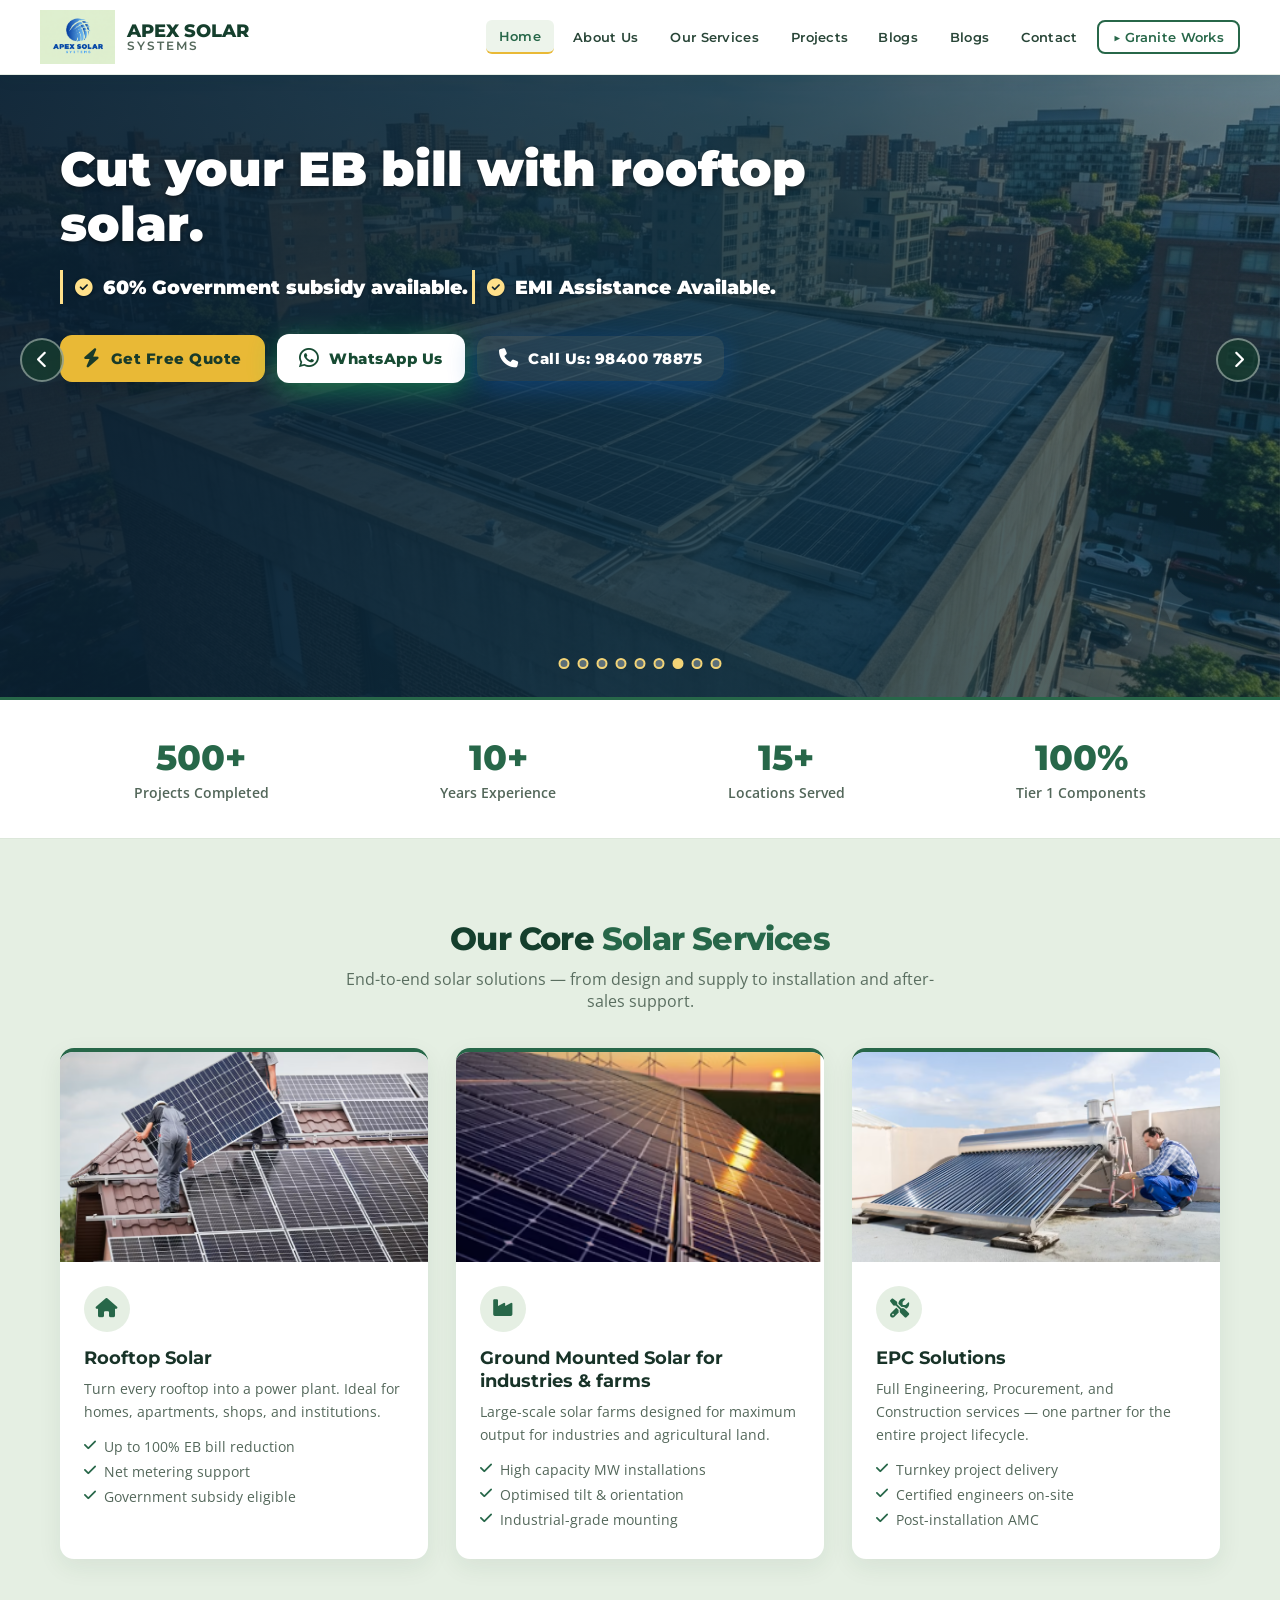
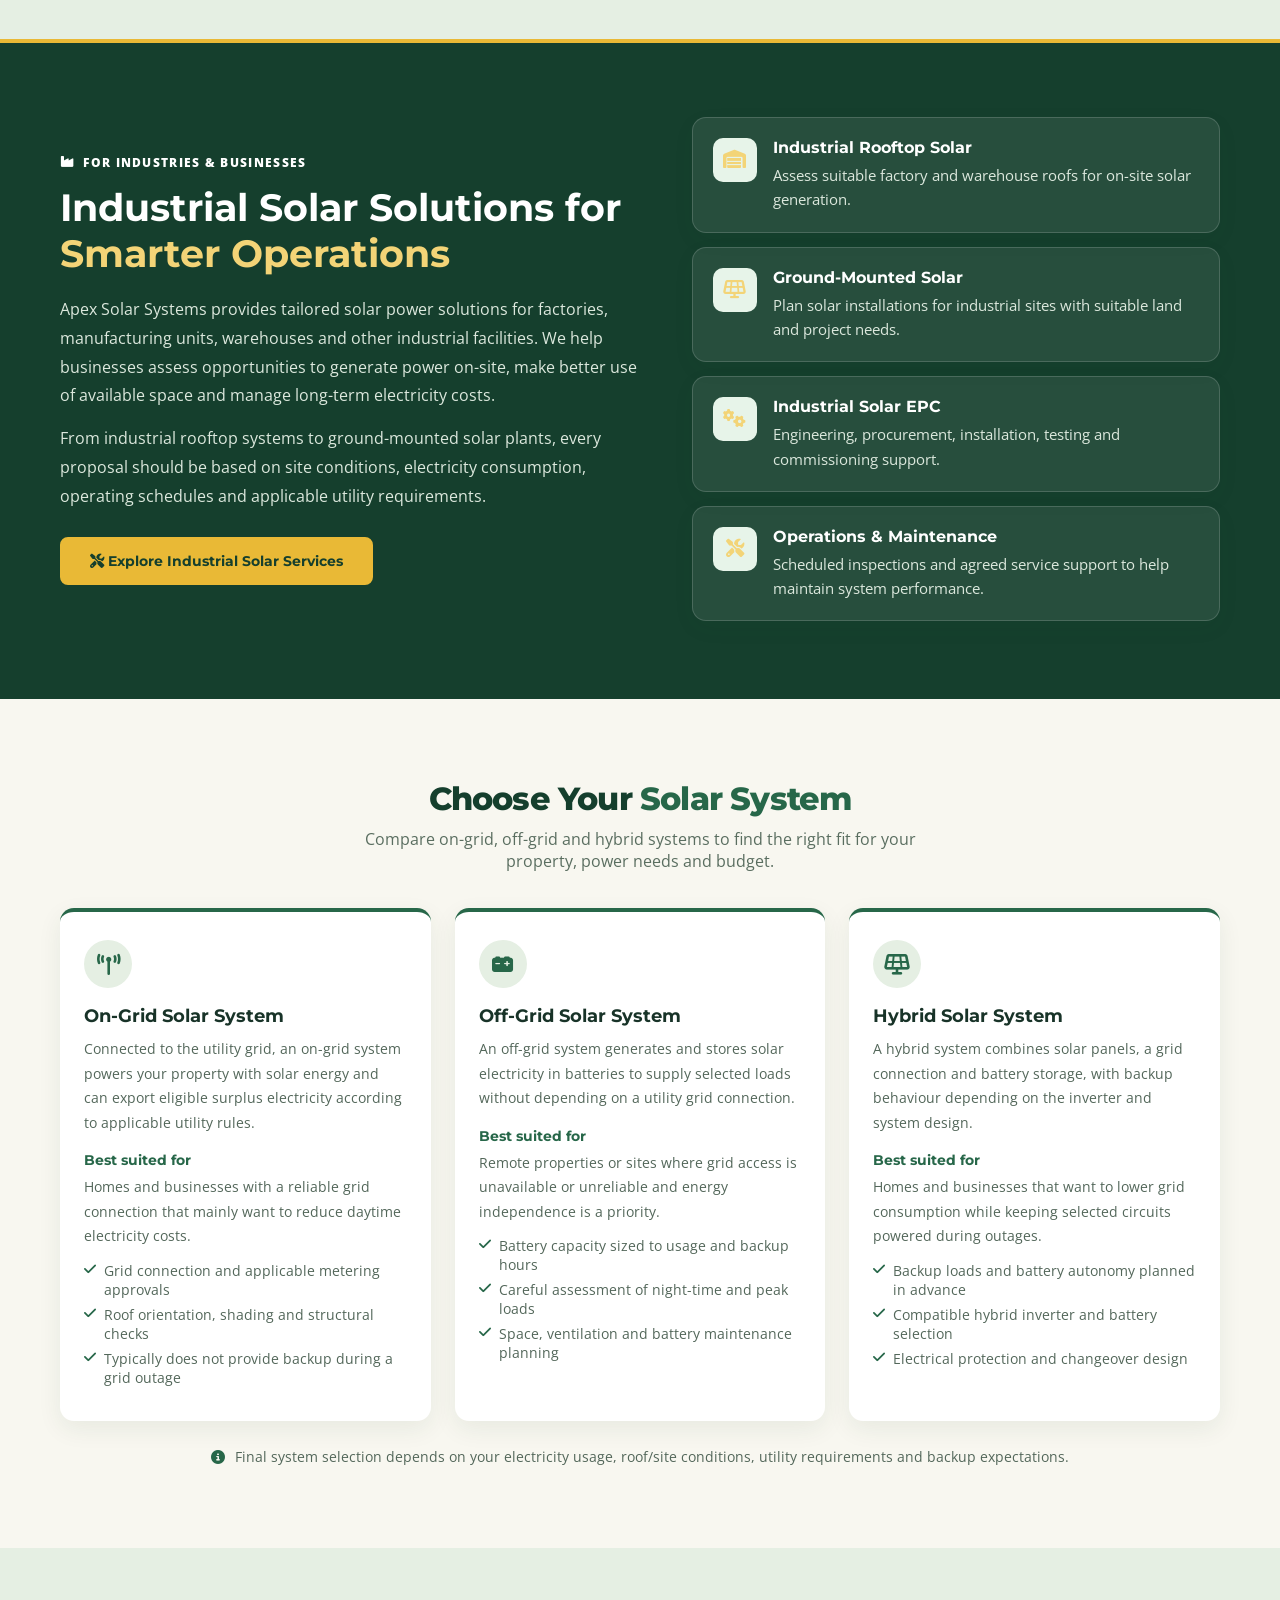
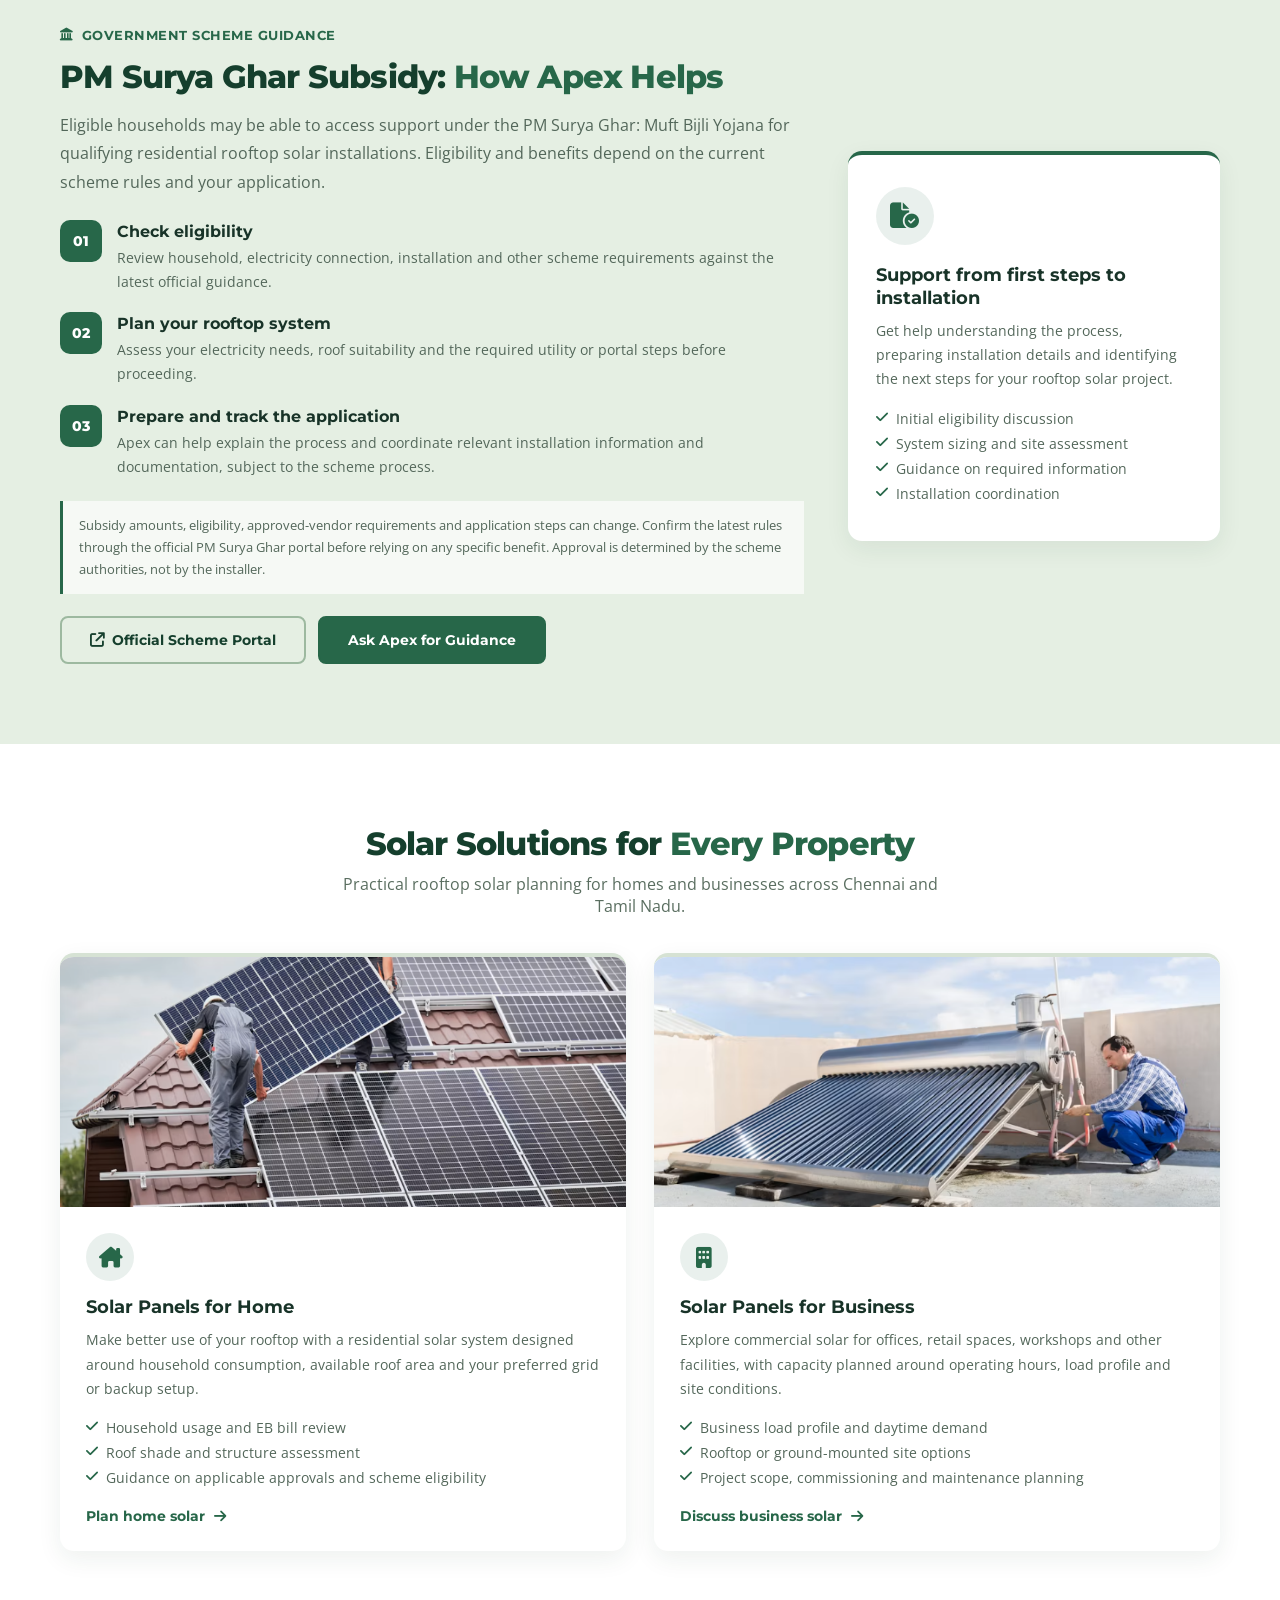
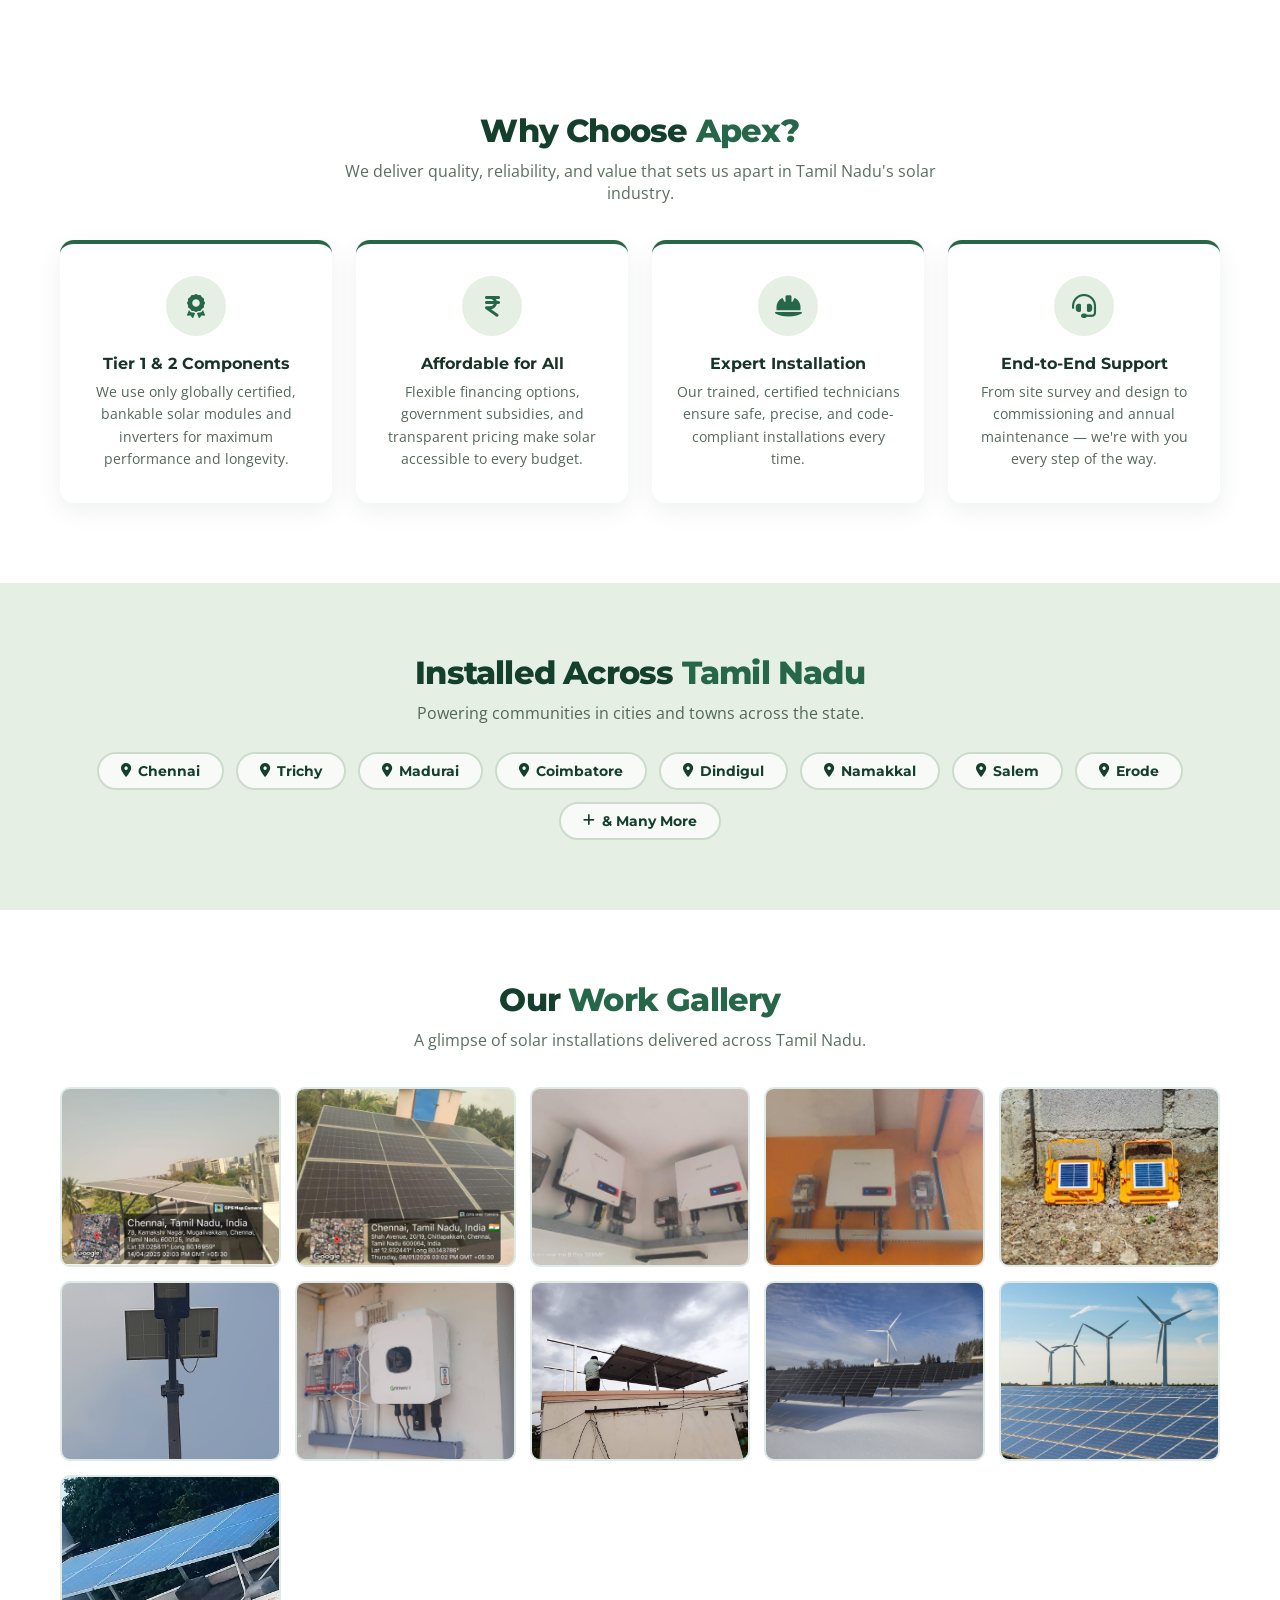
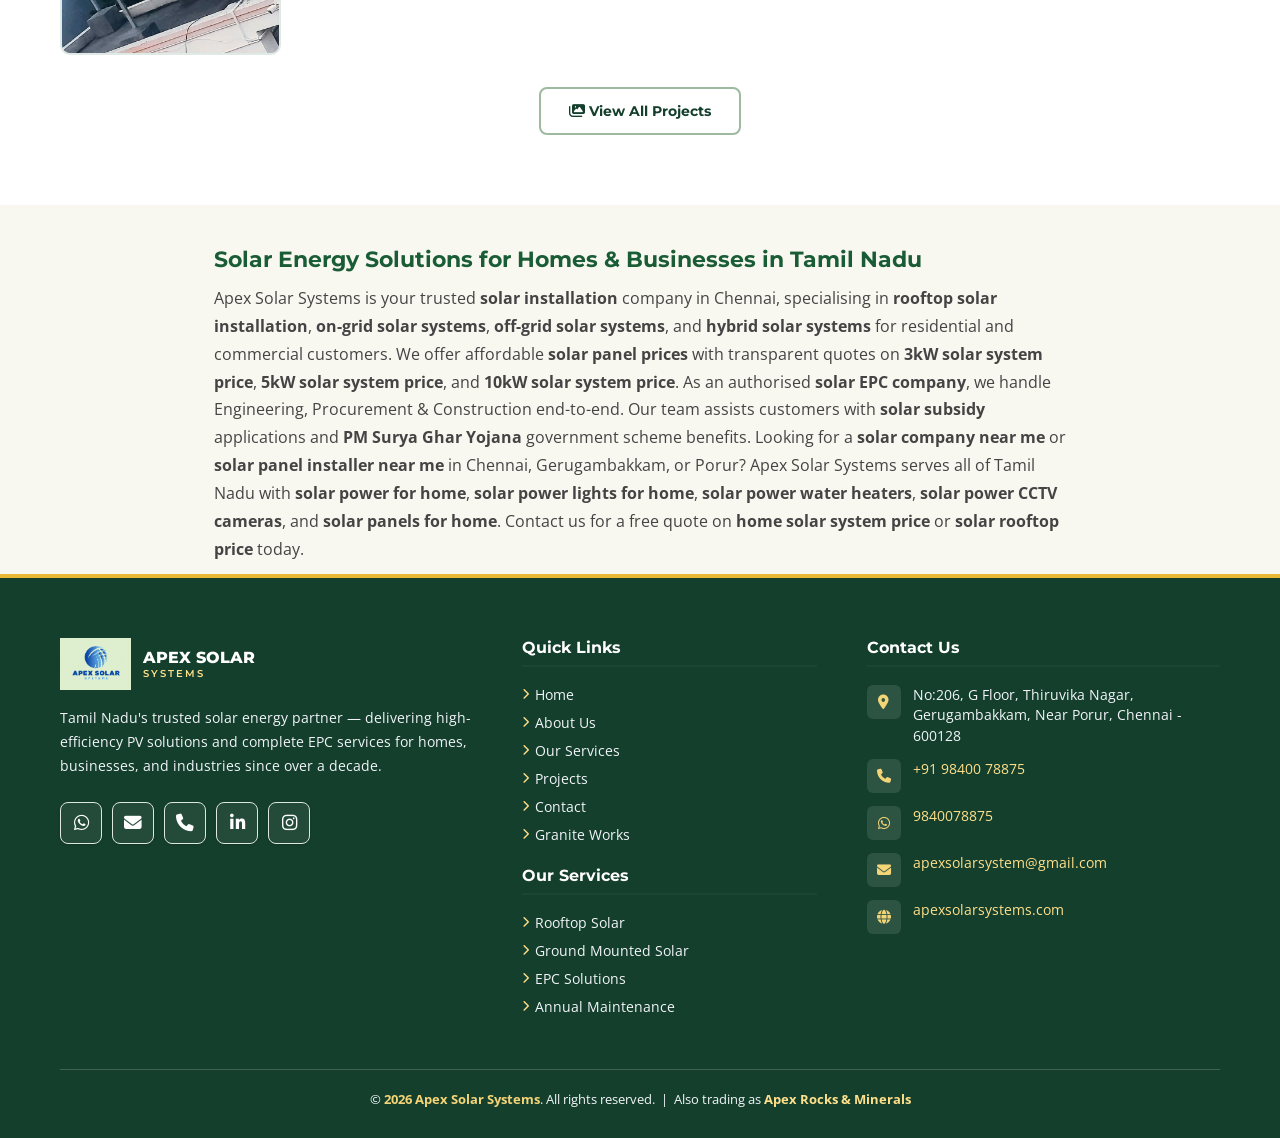
==== commit 7fe3b136: "Add files via upload" ====
--- a/index.html
+++ b/index.html
@@ -13,7 +13,7 @@
   <meta charset="UTF-8" />
   <meta name="viewport" content="width=device-width, initial-scale=1.0" />
   <title>Apex Solar Systems | Best Solar Panel Installation Chennai | Rooftop Solar, On-Grid & Off-Grid Systems</title>
-  <meta name="description" content="Apex Solar Systems – Chennai's trusted solar installation company. Rooftop solar panels, on-grid & off-grid systems, 3kW/5kW/10kW solar system price, PM Surya Ghar Yojana subsidy, residential & commercial solar EPC. Serving Gerugambakkam, Porur & all of Tamil Nadu." />
+  <meta name="description" content="Apex Solar Systems – Chennai's trusted solar installation company. Rooftop solar panels, on-grid & off-grid systems, 3kW/5kW/10kW solar system price, PM Surya Ghar Yojana subsidy, residential, commercial & industrial solar EPC, factory rooftop solar and ground-mounted solar plants. Serving Gerugambakkam, Porur & all of Tamil Nadu." />
   <meta name="keywords" content="solar energy, solar power, solar panel price, solar power water heater, solar power for home, solar power lights for home, solar power on rooftop, solar power on grid system, solar power CCTV camera, solar installation, solar installation near me, solar panel price, solar energy for home, solar power for a home, solar power for your home, solar energy for a home, solar power for home price, tata solar installation near me, solar company near me, rooftop solar installation, rooftop solar panels, residential solar installation, commercial solar installation, solar subsidy, PM Surya Ghar Yojana, 3kw solar system price, 5kw solar system price, 10kw solar system price, on-grid solar system, off-grid solar system, hybrid solar system, solar panel installer, best solar company, solar panels for home, solar rooftop price, home solar system price, solar EPC company, solar company Chennai, solar installation Chennai, rooftop solar Chennai, Gerugambakkam solar, Porur solar panels, Tamil Nadu solar" />
   <meta name="robots" content="index, follow" />
   <meta name="author" content="Apex Solar Systems" />
@@ -50,7 +50,7 @@
     "openingHours": "Mo-Sa 09:00-18:00",
     "description": "Apex Solar Systems provides rooftop solar installation, on-grid and off-grid solar systems, solar EPC solutions, and annual maintenance for residential and commercial customers across Tamil Nadu.",
     "areaServed": "Tamil Nadu",
-    "serviceType": ["Rooftop Solar Installation", "On-Grid Solar System", "Off-Grid Solar System", "Hybrid Solar System", "Solar EPC", "Solar Panel Installation", "Residential Solar", "Commercial Solar"],
+    "serviceType": ["Rooftop Solar Installation", "On-Grid Solar System", "Off-Grid Solar System", "Hybrid Solar System", "Solar EPC", "Solar Panel Installation", "Residential Solar", "Commercial Solar", "Industrial Solar EPC", "Industrial Rooftop Solar", "Ground-Mounted Solar Plants"],
     "priceRange": "₹₹"
   }
   </script>
@@ -59,6 +59,7 @@
   <link href="https://fonts.googleapis.com/css2?family=Montserrat:wght@400;600;700;800&family=Open+Sans:wght@400;500;600&display=swap" rel="stylesheet" />
   <link rel="stylesheet" href="https://cdnjs.cloudflare.com/ajax/libs/font-awesome/6.4.0/css/all.min.css" />
   <link rel="stylesheet" href="style.css" />
+  <link rel="stylesheet" href="theme-premium-energy.css" />
 </head>
 <body>
 
@@ -75,7 +76,9 @@
     <li><a href="index.html" class="active">Home</a></li>
     <li><a href="about.html">About Us</a></li>
     <li><a href="services.html">Our Services</a></li>
-    <li><a href="projects.html">Projects</a></li>
+    <li><a href="projects.html">Projects</a>
+  <a href="blogs.html">Blogs</a></li>
+    <li><a href="blogs.html">Blogs</a></li>
     <li><a href="contact.html">Contact</a></li>
     <li><a href="https://apexrocks.in/" target="_blank" rel="noopener" class="granite-btn">&#9654; Granite Works</a></li>
   </ul>
@@ -180,6 +183,25 @@
   </div>
 </section>
 
+
+<!-- INDUSTRIAL SOLAR SOLUTIONS -->
+<section class="industrial-section" aria-labelledby="home-industrial-title">
+  <div class="industrial-inner">
+    <div class="industrial-copy">
+      <span class="industrial-kicker"><i class="fa-solid fa-industry" aria-hidden="true"></i> FOR INDUSTRIES &amp; BUSINESSES</span>
+      <h2 id="home-industrial-title">Industrial Solar Solutions for <span>Smarter Operations</span></h2>
+      <p>Apex Solar Systems provides tailored solar power solutions for factories, manufacturing units, warehouses and other industrial facilities. We help businesses assess opportunities to generate power on-site, make better use of available space and manage long-term electricity costs.</p>
+      <p>From industrial rooftop systems to ground-mounted solar plants, every proposal should be based on site conditions, electricity consumption, operating schedules and applicable utility requirements.</p>
+      <a href="services.html#industrial-epc" class="btn-primary"><i class="fa-solid fa-screwdriver-wrench"></i> Explore Industrial Solar Services</a>
+    </div>
+    <div class="industrial-offerings">
+      <article class="industrial-offering"><i class="fa-solid fa-warehouse" aria-hidden="true"></i><div><h3>Industrial Rooftop Solar</h3><p>Assess suitable factory and warehouse roofs for on-site solar generation.</p></div></article>
+      <article class="industrial-offering"><i class="fa-solid fa-solar-panel" aria-hidden="true"></i><div><h3>Ground-Mounted Solar</h3><p>Plan solar installations for industrial sites with suitable land and project needs.</p></div></article>
+      <article class="industrial-offering"><i class="fa-solid fa-gears" aria-hidden="true"></i><div><h3>Industrial Solar EPC</h3><p>Engineering, procurement, installation, testing and commissioning support.</p></div></article>
+      <article class="industrial-offering"><i class="fa-solid fa-screwdriver-wrench" aria-hidden="true"></i><div><h3>Operations &amp; Maintenance</h3><p>Scheduled inspections and agreed service support to help maintain system performance.</p></div></article>
+    </div>
+  </div>
+</section>
 
 <!-- SOLAR SYSTEM TYPES -->
 <section class="solar-types-section">
--- a/style.css
+++ b/style.css
@@ -614,3 +614,56 @@
   .solar-type-card, .pricing-card { padding:24px 20px; }
   .customer-solution-card img { height:210px; }
 }
+
+
+/* Industrial solar content additions — isolated component styles */
+.industrial-section { padding: 78px 60px; background: #f3f8f4; }
+.industrial-inner { max-width: 1240px; margin: 0 auto; display: grid; grid-template-columns: 1.05fr .95fr; gap: 48px; align-items: center; }
+.industrial-kicker { display: inline-flex; align-items: center; gap: 8px; margin-bottom: 14px; color: var(--green); font-size: .78rem; font-weight: 800; letter-spacing: 1.3px; }
+.industrial-copy h2 { margin: 0 0 18px; color: var(--black); font-family: 'Montserrat',sans-serif; font-size: clamp(1.8rem,3vw,2.6rem); line-height: 1.2; }
+.industrial-copy h2 span { color: var(--green); }
+.industrial-copy p { color: var(--gray); line-height: 1.8; margin: 0 0 14px; }
+.industrial-copy .btn-primary { margin-top: 12px; }
+.industrial-offerings { display: grid; gap: 14px; }
+.industrial-offering { display: flex; gap: 16px; align-items: flex-start; padding: 20px; border: 1px solid #e0eae2; border-radius: 14px; background: #fff; box-shadow: 0 7px 22px rgba(20,70,40,.05); }
+.industrial-offering > i { flex: 0 0 44px; width: 44px; height: 44px; display: grid; place-items: center; border-radius: 10px; background: #e7f4e9; color: var(--green); font-size: 1.15rem; }
+.industrial-offering h3 { margin: 0 0 6px; color: var(--black); font-size: 1rem; }
+.industrial-offering p { margin: 0; color: var(--gray); line-height: 1.65; font-size: .92rem; }
+.industrial-services-section { padding: 72px 60px; background: #fff; scroll-margin-top: 90px; }
+.industrial-services-inner { max-width: 1240px; margin: 0 auto; }
+.industrial-services-heading { max-width: 780px; margin: 0 auto 34px; text-align: center; }
+.industrial-service-grid { display: grid; grid-template-columns: repeat(3,minmax(0,1fr)); gap: 18px; }
+.industrial-service-card { padding: 24px; border: 1px solid #e4ebe5; border-radius: 14px; background: #fbfdfb; }
+.industrial-service-card > i { color: var(--green); font-size: 1.5rem; margin-bottom: 14px; }
+.industrial-service-card h3 { color: var(--black); font-size: 1.03rem; margin: 0 0 10px; }
+.industrial-service-card p { color: var(--gray); line-height: 1.7; margin: 0; font-size: .93rem; }
+.industrial-industries { margin-top: 24px; padding: 24px 28px; border-radius: 12px; background: #f1f7f2; }
+.industrial-industries h3 { margin: 0 0 8px; color: var(--black); }
+.industrial-industries p { margin: 0; color: var(--gray); line-height: 1.8; }
+.industrial-cta { margin-top: 24px; padding: 26px 28px; border-radius: 14px; background: #173f2a; color: #fff; display: flex; gap: 24px; align-items: center; justify-content: space-between; }
+.industrial-cta h3 { color: #fff; margin: 0 0 7px; }
+.industrial-cta p { color: #e1eee4; margin: 0; line-height: 1.65; }
+.industrial-cta .btn-primary { flex-shrink: 0; background: #fff; color: #173f2a; }
+.industrial-disclaimer { color: var(--gray); font-size: .82rem; line-height: 1.6; margin: 14px 0 0; }
+.industrial-projects-section { padding: 66px 60px; background: #f3f8f4; }
+.industrial-projects-inner { max-width: 1240px; margin: 0 auto; display: grid; grid-template-columns: 1.2fr .8fr; gap: 36px; align-items: center; }
+.industrial-projects-copy h2 { margin-top: 0; }
+.industrial-projects-copy p { color: var(--gray); line-height: 1.8; }
+.industrial-project-note, .industrial-project-note * { box-sizing: border-box; }
+.industrial-project-note { padding: 28px; background: #fff; border: 1px solid #e1eae2; border-radius: 14px; }
+.industrial-project-note > i { color: var(--green); font-size: 1.6rem; margin-bottom: 12px; }
+.industrial-project-note h3 { margin: 0 0 12px; color: var(--black); }
+.industrial-project-note ul { padding-left: 20px; margin: 0 0 14px; color: var(--gray); line-height: 1.9; }
+.industrial-project-note p { color: var(--gray); font-size: .88rem; line-height: 1.65; margin-bottom: 0; }
+@media (max-width: 900px) {
+  .industrial-section, .industrial-services-section, .industrial-projects-section { padding: 52px 28px; }
+  .industrial-inner, .industrial-projects-inner { grid-template-columns: 1fr; gap: 28px; }
+  .industrial-service-grid { grid-template-columns: repeat(2,minmax(0,1fr)); }
+  .industrial-cta { align-items: flex-start; flex-direction: column; }
+}
+@media (max-width: 560px) {
+  .industrial-section, .industrial-services-section, .industrial-projects-section { padding: 42px 20px; }
+  .industrial-service-grid { grid-template-columns: 1fr; }
+  .industrial-offering { padding: 16px; }
+  .industrial-industries, .industrial-cta, .industrial-project-note { padding: 20px; }
+}
--- a/theme-premium-energy.css
+++ b/theme-premium-energy.css
@@ -0,0 +1,271 @@
+/* Apex Solar Systems — Premium Energy Brand
+   Load after shared and page-specific CSS on every page. */
+:root {
+  --bg: #F1F6F0;
+  --green: #276749;
+  --black: #183328;
+  --white: #FFFFFF;
+  --nav-bg: rgba(255,255,255,.98);
+  --card-border: #D2E0D3;
+  --gray: #53675A;
+  --light-green-grad: linear-gradient(135deg,#E5EFE3 0%,#F7F8F2 100%);
+  --apex-green-dark: #153F2D;
+  --apex-green-soft: #E4EEE2;
+  --apex-yellow: #E9B936;
+  --apex-sage: #E5EFE3;
+  --apex-cream: #F8F7F0;
+}
+
+html { scroll-behavior: smooth; }
+body { background: var(--apex-cream); color: var(--black); }
+
+/* A clean light header keeps the existing logo legible. */
+#navbar, #navbar.scrolled, .mobile-menu {
+  background: rgba(255,255,255,.98) !important;
+}
+#navbar { box-shadow: 0 2px 16px rgba(21,63,45,.08); border-bottom: 1px solid #E6EDE5; }
+#navbar.scrolled { box-shadow: 0 5px 22px rgba(21,63,45,.12); }
+.nav-brand img { object-fit: contain; }
+.brand-text .apex { color: var(--apex-green-dark); }
+.brand-text .systems { color: #53675A; }
+.nav-links li a { color: #294638; }
+.nav-links li a:hover, .nav-links li a.active { color: var(--green); background: #EDF4EB; }
+.nav-links li a.active { border-bottom-color: var(--apex-yellow); }
+.hamburger span { background: var(--apex-green-dark); }
+.mobile-menu a { color: var(--apex-green-dark); }
+
+/* Photo-led hero with a rich green overlay gives the homepage a new identity. */
+#hero { background: var(--apex-green-dark); }
+.hero-overlay {
+  background: linear-gradient(90deg,rgba(12,43,29,.88) 0%,rgba(17,58,39,.72) 48%,rgba(17,58,39,.30) 100%) !important;
+}
+.hero-content h1 { color: #FFFFFF !important; text-shadow: 0 2px 16px rgba(0,0,0,.18); }
+.hero-content h1 span, .hero-content h1 .h1-highlight { color: #FFFFFF !important; }
+.hero-content h1 .eb-bill-text { color: #F3D477 !important; }
+.hero-content p, .hero-catchlines .line { color: #F1F5EF !important; }
+.hero-catchlines .line i, .hero-catchlines .line--highlight i { color: #F3D477 !important; }
+.hero-catchlines .line--highlight { border-left-color: var(--apex-yellow) !important; }
+.hero-badge { color: #FFFFFF; border-color: rgba(243,212,119,.75); background: rgba(21,63,45,.42); }
+.btn-cta-hero {
+  color: #193B2A !important; background: var(--apex-yellow) !important;
+  border: 1px solid var(--apex-yellow) !important; box-shadow: 0 8px 24px rgba(0,0,0,.17) !important;
+  background-image: none !important; animation: none !important;
+}
+.btn-cta-hero:hover { background: #F4D477 !important; color: #153F2D !important; transform: translateY(-2px); }
+.btn-cta-wa { background: #FFFFFF !important; color: #174B33 !important; border-color: #FFFFFF !important; }
+.btn-cta-call { background: rgba(255,255,255,.08) !important; color: #FFFFFF !important; border-color: rgba(255,255,255,.7) !important; }
+.slide-dots .dot { border-color: #F3D477; background: rgba(255,255,255,.3); }
+.slide-dots .dot.active { background: #F3D477; }
+.slide-arrow { color: #FFFFFF; background: rgba(21,63,45,.68); border-color: rgba(255,255,255,.4); }
+.slide-arrow:hover { background: var(--apex-yellow); color: var(--apex-green-dark); }
+
+/* Brand palette: deliberate changes of tone between page sections. */
+.stats-bar { background: #FFFFFF !important; border-bottom: 1px solid #DCE7DA; box-shadow: 0 8px 24px rgba(21,63,45,.035); }
+.stat-item .num { color: var(--green) !important; }
+.services-section { background: var(--apex-sage) !important; }
+.solar-types-section, .apex-diff, .industrial-projects-section { background: var(--apex-cream) !important; }
+.why-section, .photo-strip, .customer-solutions-section, .solar-pricing-section { background: #FFFFFF !important; }
+.subsidy-section, .locations-section { background: var(--apex-sage) !important; }
+.industrial-section {
+  background: var(--apex-green-dark) !important; color: #F6F8F3 !important;
+  position: relative; isolation: isolate;
+}
+.industrial-section::before { content: ""; position: absolute; z-index: -1; inset: 0 0 auto; height: 4px; background: var(--apex-yellow); }
+.industrial-section h2, .industrial-section h3, .industrial-section .industrial-kicker { color: #FFFFFF !important; }
+.industrial-section h2 span { color: #F3D477 !important; }
+.industrial-section p { color: #DCE8DD !important; }
+.industrial-offering { background: rgba(255,255,255,.08) !important; border: 1px solid rgba(255,255,255,.16) !important; }
+.industrial-offering > i { color: #F3D477 !important; }
+.industrial-section .btn-primary { background: var(--apex-yellow) !important; color: var(--apex-green-dark) !important; border-color: var(--apex-yellow) !important; }
+
+/* Cards: restrained borders, soft shadows, consistent corner treatment. */
+.service-card, .why-card, .diff-card, .mvp-card, .pricing-card,
+.solar-type-card, .subsidy-side-card, .customer-solution-card,
+.contact-info-card, .contact-form-card {
+  border-color: #D6E2D4 !important;
+  box-shadow: 0 8px 24px rgba(21,63,45,.075) !important;
+  border-radius: 14px;
+}
+.service-card, .why-card, .diff-card, .mvp-card, .pricing-card, .solar-type-card, .subsidy-side-card {
+  border-top-color: var(--green) !important;
+}
+.service-card:hover, .why-card:hover, .diff-card:hover, .proj-card:hover {
+  box-shadow: 0 14px 32px rgba(21,63,45,.14) !important;
+}
+.service-card-body .icon-wrap, .why-icon, .solar-type-icon { background: var(--apex-sage) !important; }
+.service-card-body .icon-wrap i, .why-icon i, .solar-type-icon i { color: var(--green) !important; }
+.section-title { color: var(--apex-green-dark) !important; letter-spacing: -.025em; }
+.section-title span, .page-banner h1 span { color: var(--green) !important; }
+.section-sub { color: #5A6E60 !important; }
+
+/* Inner pages: sage-to-cream banner rather than another plain white strip. */
+.page-banner {
+  background: linear-gradient(125deg,#E4EEE2 0%,#F8F7F0 78%) !important;
+  border-bottom: 3px solid var(--apex-yellow) !important;
+  position: relative;
+}
+.page-banner h1 { color: var(--apex-green-dark) !important; letter-spacing: -.03em; }
+.page-banner p { color: #53675A !important; }
+.service-section-row img, .about-img-wrap .main-img { border-color: #C8DCC8 !important; }
+.feature-chip { background: #FFFFFF !important; border-left-color: var(--apex-yellow) !important; }
+
+/* FAQ: calm sage panels with a clear open state and no extra visual clutter. */
+.projects-faq, .services-faq { background: var(--apex-sage) !important; border-top-color: #D3E0D1 !important; }
+.projects-faq .faq-item, .services-faq-item {
+  background: #FFFFFF !important; border-color: #D5E2D3 !important;
+  box-shadow: 0 4px 14px rgba(21,63,45,.045) !important; border-radius: 10px;
+}
+.projects-faq .faq-item[open], .services-faq-item[open] {
+  border-color: #8EAD91 !important; box-shadow: 0 8px 22px rgba(21,63,45,.08) !important;
+}
+.projects-faq .faq-number { background: #E4EEE2 !important; color: var(--apex-green-dark) !important; }
+.projects-faq .faq-toggle, .services-faq-toggle { background: #EAF1E7 !important; color: var(--green) !important; }
+.projects-faq .faq-item[open] .faq-toggle, .services-faq-item[open] .services-faq-toggle { background: var(--green) !important; color: #FFFFFF !important; }
+.faq-kicker, .services-faq .services-faq-kicker { color: var(--green) !important; }
+
+/* Footer becomes the deep-green brand anchor. */
+footer { background: var(--apex-green-dark) !important; border-top: 4px solid var(--apex-yellow); }
+.footer-col h4 { color: #FFFFFF !important; }
+.footer-col p, .footer-col ul li a, .footer-contact-row .txt { color: #D8E5DA !important; }
+.footer-col ul li a:hover { color: #F3D477 !important; }
+.footer-icon-box { background: rgba(255,255,255,.10) !important; border-color: rgba(255,255,255,.15) !important; }
+.footer-icon-box i { color: #F3D477 !important; }
+.footer-bottom { color: #D8E5DA !important; border-top-color: rgba(255,255,255,.18) !important; }
+.footer-bottom span, .footer-bottom a, .footer-contact-row a { color: #F3D477 !important; }
+
+/* Small yellow accents only; avoid large yellow panels and glowing gradients. */
+.btn-green { background: var(--green) !important; border-color: var(--green) !important; color: #FFFFFF !important; }
+.btn-green:hover { background: var(--apex-green-dark) !important; }
+.btn-primary { background: transparent; color: var(--apex-green-dark); border-color: #9DB9A0; }
+.btn-primary:hover { background: var(--green) !important; color: #FFFFFF !important; }
+.location-chips .chip, .chip { background: rgba(255,255,255,.72); border-color: #CBDCCB !important; color: var(--apex-green-dark); }
+.text-link { color: var(--green) !important; }
+::selection { background: #D9E7D5; color: var(--apex-green-dark); }
+:focus-visible { outline-color: #789B7D; }
+
+@media (max-width: 768px) {
+  .hero-overlay { background: linear-gradient(90deg,rgba(12,43,29,.84),rgba(17,58,39,.58)) !important; }
+  .hero-content h1 { text-shadow: 0 2px 12px rgba(0,0,0,.2); }
+  .page-banner { padding-left: 24px !important; padding-right: 24px !important; }
+}
+@media (prefers-reduced-motion: reduce) {
+  html { scroll-behavior: auto; }
+  .btn-cta-hero { animation: none !important; transition: none !important; }
+}
+
+
+/* Accessibility/readability refinement: hero and footer contrast */
+/* Keep the photo visible, but use a more consistent dark navy-green scrim so text remains readable across every slideshow image. */
+#hero .hero-overlay {
+  background: linear-gradient(90deg,
+    rgba(10, 31, 48, 0.94) 0%,
+    rgba(15, 48, 65, 0.86) 58%,
+    rgba(15, 48, 65, 0.62) 100%) !important;
+}
+#hero .hero-content h1,
+#hero .hero-content h1 span,
+#hero .hero-content h1 .h1-highlight {
+  color: #FFFFFF !important;
+  text-shadow: 0 2px 5px rgba(0,0,0,.45) !important;
+}
+#hero .hero-content h1 .eb-bill-text {
+  color: #FFE08A !important;
+}
+#hero .hero-content p,
+#hero .hero-catchlines .line,
+#hero .hero-content .hero-badge {
+  color: #FFFFFF !important;
+  text-shadow: 0 1px 3px rgba(0,0,0,.35);
+}
+#hero .hero-catchlines .line i,
+#hero .hero-catchlines .line--highlight i {
+  color: #FFE08A !important;
+}
+#hero .hero-catchlines .line--highlight {
+  border-left-color: #FFE08A !important;
+}
+
+/* The footer brand name had inline dark colors on a dark footer; override them explicitly. */
+footer .footer-col > div:first-child > div > div:first-child {
+  color: #FFFFFF !important;
+  text-shadow: none !important;
+}
+footer .footer-col > div:first-child > div > div:nth-child(2) {
+  color: #FFE08A !important;
+  text-shadow: none !important;
+}
+footer .footer-col h4 { color: #FFFFFF !important; }
+footer .footer-col p,
+footer .footer-col ul li a,
+footer .footer-contact-row .txt,
+footer .footer-bottom {
+  color: #F1F5F9 !important;
+}
+footer .footer-col ul li a:hover,
+footer .footer-bottom a,
+footer .footer-contact-row a {
+  color: #FFE08A !important;
+}
+footer .footer-col ul li a i { color: #FFE08A !important; }
+footer .footer-col .soc-btn { color: #FFFFFF !important; }
+footer .footer-col .soc-tooltip { color: #173047 !important; }
+
+
+/* Follow-up refinement: remove all frosted/white hero text backplates and make footer social icons visible at rest. */
+#hero .hero-content h1 .h1-highlight {
+  background: none !important;
+  box-shadow: none !important;
+  -webkit-text-fill-color: #FFFFFF !important;
+  padding: 0 !important;
+  border: 0 !important;
+}
+#hero .hero-catchlines .line--highlight {
+  background: transparent !important;
+  border: 0 !important;
+  border-left: 3px solid #FFE08A !important;
+  border-radius: 0 !important;
+  box-shadow: none !important;
+  backdrop-filter: none !important;
+  -webkit-backdrop-filter: none !important;
+  padding: 5px 0 5px 12px !important;
+}
+#hero .hero-catchlines .line--highlight::before,
+#hero .hero-catchlines .line--highlight::after {
+  content: none !important;
+  display: none !important;
+}
+#hero .hero-content h1 .eb-bill-text { color: #FFE08A !important; }
+
+/* Social controls: high contrast before hover, with a clear focus state. */
+footer .social-icons .soc-btn {
+  background: #244B3A !important;
+  color: #FFFFFF !important;
+  border: 1px solid #DCE8DF !important;
+  opacity: 1 !important;
+  box-shadow: 0 1px 3px rgba(0,0,0,.18);
+}
+footer .social-icons .soc-btn i {
+  color: #FFFFFF !important;
+  opacity: 1 !important;
+  visibility: visible !important;
+  font-size: 1.1rem !important;
+}
+footer .social-icons .soc-btn:hover,
+footer .social-icons .soc-btn:focus-visible {
+  background: #F4B942 !important;
+  border-color: #F4B942 !important;
+  color: #173B2B !important;
+  outline: 2px solid #FFFFFF;
+  outline-offset: 2px;
+}
+footer .social-icons .soc-btn:hover i,
+footer .social-icons .soc-btn:focus-visible i { color: #173B2B !important; }
+
+/* Keep the homepage header a single, consistent color on load and while scrolling. */
+#navbar,
+#navbar.scrolled {
+  background-color: #ffffff !important;
+  background-image: none !important;
+  opacity: 1;
+  transition: box-shadow 0.3s ease;
+}
